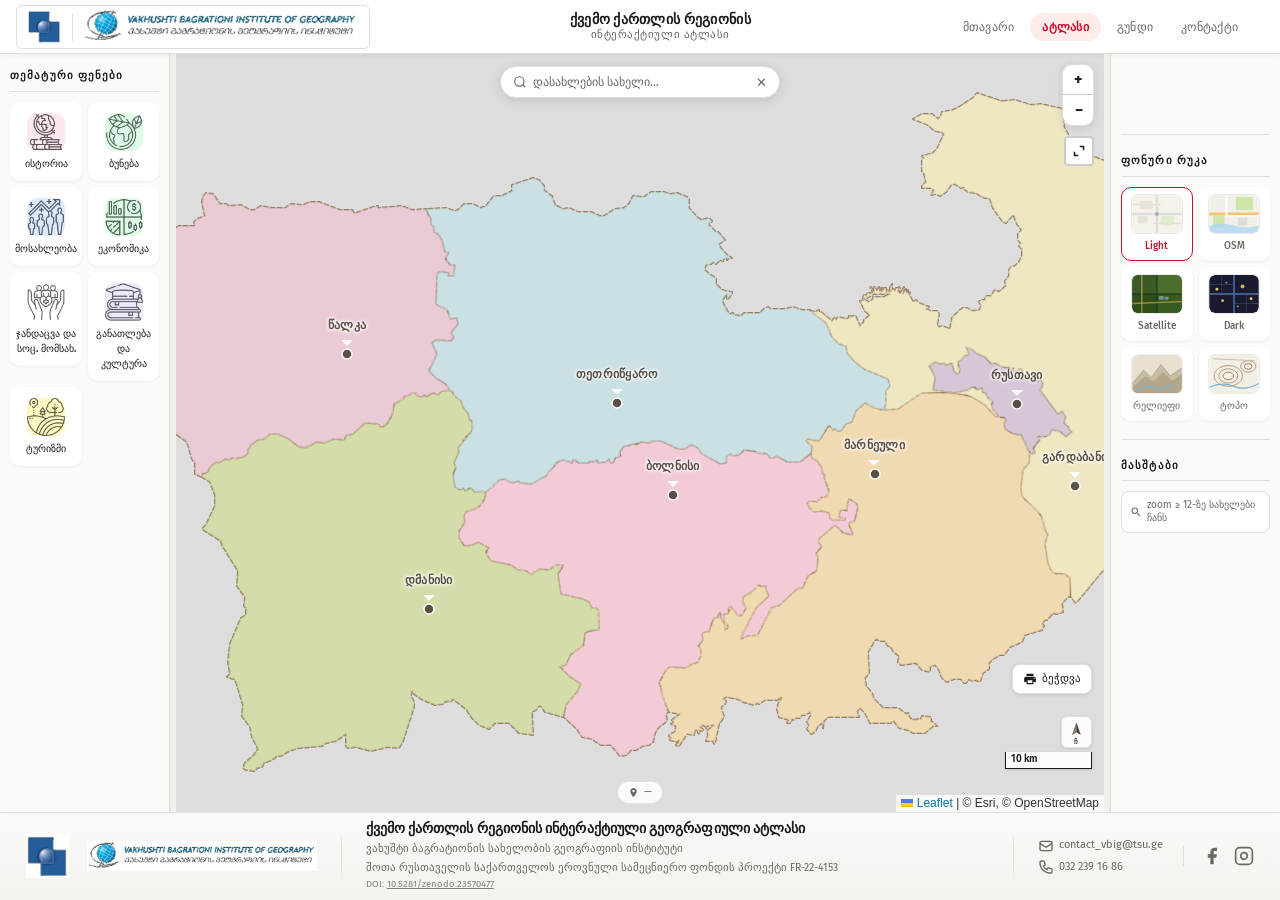
==== index.html @ 5213a8dd "Home button on mobile; logo goes to the main page again - Mobile: the atlas name in the header gets " ====
<!DOCTYPE html>
<html lang="ka">

<head>
  <meta charset="UTF-8" />
  <title>ქვემო ქართლის რეგიონის ინტერაქტიული გეოგრაფიული ატლასი</title>
  <meta name="viewport" content="width=device-width, initial-scale=1.0" />
  <meta name="description" content="58 თემატური რუკა ქვემო ქართლის მოსახლეობაზე, ბუნებაზე, ისტორიაზე, ეკონომიკაზე, განათლებაზე, ტურიზმსა და ჯანდაცვაზე. ვახუშტი ბაგრატიონის გეოგრაფიის ინსტიტუტი, თსუ." />
  <link rel="canonical" href="https://romakumla.github.io/kvemo-kartli-atlas/" />
  <link rel="icon" href="files/favicon.svg" type="image/svg+xml" />
  <link rel="icon" href="files/favicon-32.png" sizes="32x32" type="image/png" />
  <link rel="apple-touch-icon" href="files/apple-touch-icon.png" />
  <!-- გაზიარებისას (Facebook, Messenger, LinkedIn, X, Viber…) — სათაური, აღწერა და სურათი -->
  <meta property="og:type" content="website" />
  <meta property="og:site_name" content="ქვემო ქართლის რეგიონის ინტერაქტიული გეოგრაფიული ატლასი" />
  <meta property="og:title" content="ქვემო ქართლის რეგიონის ინტერაქტიული გეოგრაფიული ატლასი" />
  <meta property="og:description" content="58 თემატური რუკა ქვემო ქართლის მოსახლეობაზე, ბუნებაზე, ისტორიაზე, ეკონომიკაზე, განათლებაზე, ტურიზმსა და ჯანდაცვაზე. ვახუშტი ბაგრატიონის გეოგრაფიის ინსტიტუტი, თსუ." />
  <meta property="og:url" content="https://romakumla.github.io/kvemo-kartli-atlas/" />
  <meta property="og:image" content="https://romakumla.github.io/kvemo-kartli-atlas/files/og-image.png" />
  <meta property="og:image:width" content="1200" />
  <meta property="og:image:height" content="630" />
  <meta property="og:image:alt" content="ქვემო ქართლის დასახლებების რუკა, დიაგრამები და ატლასის სათაური" />
  <meta property="og:locale" content="ka_GE" />
  <meta name="twitter:card" content="summary_large_image" />
  <meta name="twitter:title" content="ქვემო ქართლის რეგიონის ინტერაქტიული გეოგრაფიული ატლასი" />
  <meta name="twitter:description" content="58 თემატური რუკა ქვემო ქართლის მოსახლეობაზე, ბუნებაზე, ისტორიაზე, ეკონომიკაზე, განათლებაზე, ტურიზმსა და ჯანდაცვაზე. ვახუშტი ბაგრატიონის გეოგრაფიის ინსტიტუტი, თსუ." />
  <meta name="twitter:image" content="https://romakumla.github.io/kvemo-kartli-atlas/files/og-image.png" />
  <link rel="stylesheet" href="libs/leaflet.css" />
  <script src="libs/leaflet.js"></script>
  <link rel="stylesheet" href="https://cdn.jsdelivr.net/npm/bootstrap@5.3.3/dist/css/bootstrap.min.css" />
  <script src="libs/chart.umd.js"></script>
  <link rel="preconnect" href="https://fonts.googleapis.com">
  <link
    href="https://fonts.googleapis.com/css2?family=BPG+Nino+Mtavruli&family=Fira+Sans:wght@300;400;500;600&display=swap"
    rel="stylesheet">
  <link rel="stylesheet" href="css/style.css?v=20261023f" />
  <style>
    .clickable {
      cursor: pointer;
    }

    .modal-code-highlight {
      font-weight: 600;
      color: var(--red);
    }

    .chapter-icon-img {
      width: 20px;
      height: 20px;
      object-fit: contain;
    }

    .chapter-color-population {
      background: #5BA3D022;
    }

    .chapter-color-nature {
      background: #4EA44E22;
    }

    .chapter-color-history {
      background: #8B691422;
    }

    .chapter-color-economics {
      background: #E8A80022;
    }

    .chapter-color-education {
      background: #7EB05C22;
    }

    .chapter-color-health {
      background: #C84B3122;
    }

    .contact-map-wrap {
      margin-top: 16px;
    }

    .map-frame {
      border: 0;
      border-radius: 10px;
      box-shadow: 0 2px 8px rgba(0, 0, 0, 0.1);
    }

    .map-link-note {
      font-size: 10px;
      color: var(--text-muted);
      margin-top: 4px;
      text-align: right;
    }

    .map-link-url {
      color: var(--text-muted);
    }

    .legend-content {
      margin-top: 16px;
    }

    .map-info-wrapper {
      margin-top: 16px;
    }

    .legend-panel-label {
      margin-top: 12px;
    }

    .zoom-panel-label {
      margin-top: 20px;
    }
  </style>
</head>

<body>

  <!-- Header -->
  <header id="appHeader">
    <div class="header-inner">
      <div class="header-logo clickable" onclick="goHome()" title="მთავარ გვერდზე დაბრუნება">
        <img src="files/logo-foundation.png" alt="შოთა რუსთაველის ეროვნული სამეცნიერო ფონდი" class="header-atlas-logo">
        <div class="header-logo-divider"></div>
        <img src="files/logo-institute.png" alt="ვახუშტი ბაგრატიონის გეოგრაფიის ინსტიტუტი" class="header-inst-logo">
      </div>
      <div class="header-center">
        <div class="header-title">
          <span class="title-geo">ქვემო ქართლის რეგიონის</span>
          <span class="title-sub">ინტერაქტიული ატლასი</span>
          <a class="title-mobile" href="./" onclick="goHome(); return false;" title="მთავარ გვერდზე დაბრუნება">
            <svg viewBox="0 0 24 24" fill="currentColor" width="17" height="17" aria-hidden="true"><path d="M10 20v-6h4v6h5v-8h3L12 3 2 12h3v8z"/></svg>
            ქვემო ქართლის ინტერაქტიული ატლასი
          </a>
        </div>
      </div>
      <div class="header-meta">
        <nav class="site-nav">
          <a href="#" class="nav-link" onclick="openModal('modal-about'); return false;">მთავარი</a>
          <a href="#" class="nav-link nav-link-active" onclick="openModal('modal-atlas'); return false;">ატლასი</a>
          <a href="#" class="nav-link" onclick="openModal('modal-team'); return false;">გუნდი</a>
          <a href="#" class="nav-link" onclick="openModal('modal-contact'); return false;">კონტაქტი</a>
        </nav>
      </div>
    </div>
  </header>

  <!-- ===== Modals ===== -->

  <!-- მთავარი -->
  <div class="atlas-modal" id="modal-about" onclick="if(event.target===this)closeModal('modal-about')">
    <div class="atlas-modal-box">
      <button class="atlas-modal-close" onclick="closeModal('modal-about')">&times;</button>
      <div class="atlas-modal-header">
        <svg viewBox="0 0 32 32" fill="none" width="36" height="36">
          <circle cx="16" cy="16" r="15" stroke="#C8102E" stroke-width="2" />
          <circle cx="16" cy="16" r="4" fill="#C8102E" />
          <line x1="16" y1="4" x2="16" y2="12" stroke="#C8102E" stroke-width="1.5" />
          <line x1="16" y1="20" x2="16" y2="28" stroke="#C8102E" stroke-width="1.5" />
          <line x1="4" y1="16" x2="12" y2="16" stroke="#C8102E" stroke-width="1.5" />
          <line x1="20" y1="16" x2="28" y2="16" stroke="#C8102E" stroke-width="1.5" />
        </svg>
        <div>
          <div class="atlas-modal-title">ქვემო ქართლის რეგიონის ინტერაქტიული გეოგრაფიული ატლასი</div>
          <div class="atlas-modal-sub">ციფრული გეოსაინფორმაციო პლატფორმა</div>
        </div>
      </div>
      <div class="atlas-modal-body">
        <p>ქვემო ქართლის თემატური ვებ-ატლასი წარმოადგენს ციფრულ გეოსაინფორმაციო პლატფორმას, რომელიც ერთ სივრცეში
          აერთიანებს რეგიონის მრავალფეროვან სტატისტიკურ და სივრცულ მონაცემებს.</p>
        <p>პროექტი შექმნილია ივანე ჯავახიშვილის თბილისის სახელმწიფო უნივერსიტეტის ვახუშტი ბაგრატიონის გეოგრაფიის
          ინსტიტუტის კარტოგრაფიისა და გეოინფორმატიკის განყოფილების მიერ, შოთა რუსთაველის ეროვნული სამეცნიერო ფონდის
          საგრანტო კონკურსი ფუნდამენტური კვლევებისათვის <span class="modal-code-highlight">(FR-22-4153)</span> —
          „ტერიტორიის ბუნებრივ-რესურსული და სოციალურ-ეკონომიკური პოტენციალის ვიზუალიზაცია თანამედროვე ვებ
          კარტოგრაფიის მეთოდოლოგიის გამოყენებით".</p>
        <p>ატლასი მოიცავს ისეთ თემებს, როგორიცაა მოსახლეობა, ბუნებრივი გარემო, ისტორია, ეკონომიკა, განათლება, ჯანდაცვა
          და სოციალური მომსახურება.</p>
        <p style="font-size:12px;color:#555;text-align:left;"><b>ციტირება:</b> ლიპარტელიანი გ., კუმლაძე რ., ბოლაშვილი ნ., ქურთუბაძე მ.,
          ცხაკაია-გაგუა თ., ჭიჭინაძე თ., სუქნიძე ნ., სოლოღაშვილი ნ., ხორბალაძე ს., წირღვავა გ., ღვინაძე რ., ნიკოლეიშვილი ს.,
          შეროზია ა. (2026). ქვემო ქართლის რეგიონის ინტერაქტიული გეოგრაფიული ატლასი. ვახუშტი ბაგრატიონის სახელობის
          გეოგრაფიის ინსტიტუტი, თსუ. <a href="https://doi.org/10.5281/zenodo.23570477" target="_blank" rel="noopener">https://doi.org/10.5281/zenodo.23570477</a></p>
        <div class="atlas-modal-stats">
          <div class="modal-stat"><span class="modal-stat-num">7</span><span
              class="modal-stat-label">მუნიციპალიტეტი</span></div>
          <div class="modal-stat"><span class="modal-stat-num" id="statMaps">56</span><span class="modal-stat-label">თემატური
              რუკა</span></div>
          <div class="modal-stat"><span class="modal-stat-num" id="statLayers">72</span><span class="modal-stat-label">მონაცემთა
              ფენა</span></div>
        </div>
      </div>
    </div>
  </div>

  <!-- ატლასი -->
  <div class="atlas-modal" id="modal-atlas" onclick="if(event.target===this)closeModal('modal-atlas')">
    <div class="atlas-modal-box">
      <button class="atlas-modal-close" onclick="closeModal('modal-atlas')">&times;</button>
      <div class="atlas-modal-header">
        <div class="atlas-modal-title">ატლასის შესახებ</div>
      </div>
      <div class="atlas-modal-body">
        <p>ატლასი შედგება შემდეგი თემატური მოდულებისგან:</p>
        <div class="atlas-modal-chapters">
          <div class="modal-chapter"><span class="chapter-icon chapter-color-population"><img
                src="files/icons/population.png" alt="მოსახლეობა" class="chapter-icon-img"></span>
            <div><b>მოსახლეობა</b><br><span>სიმჭიდროვე, ეთნიკური, ქორწინება, სიკვდილ-შობადობა, IDP</span></div>
          </div>
          <div class="modal-chapter"><span class="chapter-icon chapter-color-nature"><img src="files/icons/nature.png"
                alt="ბუნება" class="chapter-icon-img"></span>
            <div><b>ბუნება</b><br><span>რელიეფი, კლიმატი, ნიადაგი, მცენარეულობა, საფრთხეები</span></div>
          </div>
          <div class="modal-chapter"><span class="chapter-icon chapter-color-history"><img src="files/icons/history.png"
                alt="ისტორია" class="chapter-icon-img"></span>
            <div><b>ისტორია</b><br><span>არქეოლოგია, ბრძოლები, გამაგრებები, ეპარქიები</span></div>
          </div>
          <div class="modal-chapter"><span class="chapter-icon chapter-color-economics"><img
                src="files/icons/economics.png" alt="ეკონომიკა" class="chapter-icon-img"></span>
            <div><b>ეკონომიკა</b><br><span>სოფლის მეურნეობა, ენერგეტიკა, მიწის საკუთრება, მზის ნათება</span></div>
          </div>
          <div class="modal-chapter"><span class="chapter-icon chapter-color-education"><img
                src="files/icons/education.png" alt="განათლება" class="chapter-icon-img"></span>
            <div><b>განათლება</b><br><span>სკოლები, საბავშვო ბაღები, ოიკონიმია</span></div>
          </div>
          <div class="modal-chapter"><span class="chapter-icon chapter-color-health"><img src="files/icons/health.png"
                alt="ჯანდაცვა" class="chapter-icon-img"></span>
            <div><b>ჯანდაცვა და სოციალური მომსახურება</b><br><span>ჯანდაცვის ინფრასტრუქტურა, სოციალური დახმარება, ზოონოზური დაავადებები</span>
            </div>
          </div>
        </div>
      </div>
    </div>
  </div>

  <!-- გუნდი -->
  <div class="atlas-modal" id="modal-team" onclick="if(event.target===this)closeModal('modal-team')">
    <div class="atlas-modal-box">
      <button class="atlas-modal-close" onclick="closeModal('modal-team')">&times;</button>
      <div class="atlas-modal-header">
        <div class="atlas-modal-title">გუნდი</div>
      </div>
      <div class="atlas-modal-body">
        <div class="atlas-team-grid">
          <div class="team-card">
            <div class="team-avatar"><img src="files/team/bolashvili.jpg" alt="ნანა ბოლაშვილი"
                class="team-photo"></div>
            <div class="team-name">ნანა ბოლაშვილი</div>
            <div class="team-role">გეოგრაფი, გეოგ. აკად. დოქტორი</div>
            <div class="team-subrole">ვახუშტი ბაგრატიონის გეოგრაფიის ინსტიტუტის დირექტორი</div>
          </div>
          <div class="team-card">
            <div class="team-avatar"><img src="files/team/liparteliani.jpg" alt="გულიკო ლიპარტელიანი"
                class="team-photo"></div>
            <div class="team-name">გულიკო ლიპარტელიანი</div>
            <div class="team-role">კარტოგრაფი, გეოგ. აკად. დოქტორი</div>
            <div class="team-subrole">განყოფ. ხელმძღვანელი · პროექტის ხელმძღვანელი</div>
          </div>
          <div class="team-card">
            <div class="team-avatar"><img src="files/team/kumladze.jpg" alt="რომან კუმლაძე"
                class="team-photo"></div>
            <div class="team-name">რომან კუმლაძე</div>
            <div class="team-role">კარტოგრაფი</div>
            <div class="team-subrole">მეცნიერ-თანამშრომელი · პროექტის კოორდინატორი</div>
          </div>
          <div class="team-card">
            <div class="team-avatar"><img src="files/team/kurtubadze.jpg" alt="მანანა ქურთუბაძე"
                class="team-photo"></div>
            <div class="team-name">მანანა ქურთუბაძე</div>
            <div class="team-role">დამოუკიდებელი კარტოგრაფი</div>

          </div>
          <div class="team-card">
            <div class="team-avatar">🗺️</div>
            <div class="team-name">თამარ ცხაკაია-გაგუა</div>
            <div class="team-role">კარტოგრაფი</div>
            <div class="team-subrole">ინჟინერი · პროექტის მკვლევარი</div>
          </div>
          <div class="team-card">
            <div class="team-avatar"><img src="files/team/chichinadze.jpg" alt="თამარ ჭიჭინაძე" class="team-photo">
            </div>
            <div class="team-name">თამარ ჭიჭინაძე</div>
            <div class="team-role">კარტოგრაფი</div>
            <div class="team-subrole">უფ. მეცნიერ-თანამშრომელი · პროექტის მკვლევარი</div>
          </div>
          <div class="team-card">
            <div class="team-avatar">🌊</div>
            <div class="team-name">ნიკოლოზ სუქნიძე</div>
            <div class="team-role">ჰიდროლოგ-კლიმატოლოგი</div>
            <div class="team-subrole">მეცნიერ-თანამშრომელი</div>
          </div>
          <div class="team-card">
            <div class="team-avatar"><img src="files/team/natosologhashvili.jpg" alt="ნატო სოლოღაშვილი"
                class="team-photo"></div>
            <div class="team-name">ნატო სოლოღაშვილი</div>
            <div class="team-role">კარტოგრაფი</div>
            <div class="team-subrole">სპეციალისტი · პროექტის მკვლევარი</div>
          </div>
          <div class="team-card">
            <div class="team-avatar"><img src="files/team/sophiokhorbaladze.jpg" alt="სოფიო ხორბალაძე"
                class="team-photo"></div>
            <div class="team-name">სოფიო ხორბალაძე</div>
            <div class="team-role">კარტოგრაფი</div>
            <div class="team-subrole">სპეციალისტი · პროექტის მკვლევარი</div>
          </div>
          <div class="team-card">
            <div class="team-avatar"><img src="files/team/gvantsatsirgvava.jpg" alt="გვანცა წირღვავა"
                class="team-photo"></div>
            <div class="team-name">გვანცა წირღვავა</div>
            <div class="team-role">კარტოგრაფი</div>
            <div class="team-subrole">სპეციალისტი · პროექტის მკვლევარი</div>
          </div>
          <div class="team-card">
            <div class="team-avatar"><img src="files/team/rusudanghvinadze.jpg" alt="რუსუდან ღვინაძე"
                class="team-photo"></div>
            <div class="team-name">რუსუდან ღვინაძე</div>
            <div class="team-role">კარტოგრაფი</div>
            <div class="team-subrole">სპეციალისტი · პროექტის მკვლევარი</div>
          </div>
          <div class="team-card">
            <div class="team-avatar">🗺️</div>
            <div class="team-name">სალომე ნიკოლეიშვილი</div>
            <div class="team-role">კარტოგრაფი</div>
            <div class="team-subrole">სპეციალისტი · პროექტის მკვლევარი</div>
          </div>
          <div class="team-card">
            <div class="team-avatar"><img src="files/team/anisherozia.jpg" alt="ანნა შეროზია" class="team-photo"></div>
            <div class="team-name">ანნა შეროზია</div>
            <div class="team-role">კარტოგრაფი</div>
            <div class="team-subrole">ინჟინერი · პროექტის მკვლევარი</div>
          </div>
        </div>
      </div>
    </div>
  </div>

  <!-- კონტაქტი -->
  <div class="atlas-modal" id="modal-contact" onclick="if(event.target===this)closeModal('modal-contact')">
    <div class="atlas-modal-box">
      <button class="atlas-modal-close" onclick="closeModal('modal-contact')">&times;</button>
      <div class="atlas-modal-header">
        <div class="atlas-modal-title">კონტაქტი</div>
      </div>
      <div class="atlas-modal-body">
        <div class="contact-list">
          <div class="contact-item">
            <svg viewBox="0 0 24 24" fill="none" stroke="currentColor" stroke-width="2" width="18" height="18">
              <path d="M17.657 16.657L13.414 20.9a1.998 1.998 0 01-2.827 0l-4.244-4.243a8 8 0 1111.314 0z" />
              <path d="M15 11a3 3 0 11-6 0 3 3 0 016 0z" />
            </svg>
            <span>მ. თამარაშვილის ქუჩა 6, 0177, თბილისი, საქართველო</span>
          </div>
          <div class="contact-item">
            <svg viewBox="0 0 24 24" fill="none" stroke="currentColor" stroke-width="2" width="18" height="18">
              <path
                d="M3 5a2 2 0 012-2h3.28a1 1 0 01.948.684l1.498 4.493a1 1 0 01-.502 1.21l-2.257 1.13a11.042 11.042 0 005.516 5.516l1.13-2.257a1 1 0 011.21-.502l4.493 1.498a1 1 0 01.684.949V19a2 2 0 01-2 2h-1C9.716 21 3 14.284 3 6V5z" />
            </svg>
            <a href="tel:0322391686">032 239 16 86</a>
          </div>
          <div class="contact-item">
            <svg viewBox="0 0 24 24" fill="none" stroke="currentColor" stroke-width="2" width="18" height="18">
              <path
                d="M3 8l7.89 5.26a2 2 0 002.22 0L21 8M5 19h14a2 2 0 002-2V7a2 2 0 00-2-2H5a2 2 0 00-2 2v10a2 2 0 002 2z" />
            </svg>
            <a href="mailto:contact_vbig@tsu.ge">contact_vbig@tsu.ge</a>
          </div>
        </div>
        <!-- Google Maps embed -->
        <div class="contact-map contact-map-wrap">
          <iframe src="https://maps.google.com/maps?q=41.72045147167244,44.743928078892836&z=17&output=embed"
            width="100%" height="220" class="map-frame" allowfullscreen loading="lazy">
          </iframe>
          <div class="map-link-note">
            <a href="https://www.google.com/maps?q=41.72045147167244,44.743928078892836" target="_blank"
              class="map-link-url">Google Maps-ზე გახსნა ↗</a>
          </div>
        </div>
      </div>
    </div>
  </div>

  <!-- Main layout -->
  <div id="appBody">

    <!-- Left sidebar: layer panel -->
    <aside id="layerPanel">
      <div class="panel-section">

        <!-- მთავარი grid — ყველა თემატური ფენა -->
        <div id="mainLayerView">
          <div class="panel-label">თემატური ფენები</div>
          <div class="layer-grid">

            <div class="layer-item" id="historyParent">
              <input type="checkbox" id="chkHistory" />
              <label for="chkHistory">
                <div class="layer-icon history-icon"><img src="files/icons/history.png" alt="ისტორია"></div>
                <span>ისტორია</span>
              </label>
            </div>

            <div class="layer-item" id="natureParent">
              <input type="checkbox" id="chkNature" />
              <label for="chkNature">
                <div class="layer-icon nature-icon"><img src="files/icons/nature.png" alt="ბუნება"></div>
                <span>ბუნება</span>
              </label>
            </div>

            <div class="layer-item" id="popParent">
              <input type="checkbox" id="chkPopulation" />
              <label for="chkPopulation">
                <div class="layer-icon population-icon"><img src="files/icons/population.png" alt="მოსახლეობა"></div>
                <span>მოსახლეობა</span>
              </label>
            </div>

            <div class="layer-item" id="economyParent">
              <input type="checkbox" id="chkEconomy" />
              <label for="chkEconomy">
                <div class="layer-icon economy-icon"><img src="files/icons/economics.png" alt="ეკონომიკა"></div>
                <span>ეკონომიკა</span>
              </label>
            </div>

            <div class="layer-item" id="healthParent">
              <input type="checkbox" id="chkHealth" />
              <label for="chkHealth">
                <div class="layer-icon health-icon"><img src="files/icons/health.png" alt="ჯანდაცვა"></div>
                <span>ჯანდაცვა და სოც. მომსახ.</span>
              </label>
            </div>

            <div class="layer-item" id="educationParent">
              <input type="checkbox" id="chkEducation" />
              <label for="chkEducation">
                <div class="layer-icon education-icon"><img src="files/icons/education.png" alt="განათლება"></div>
                <span>განათლება და კულტურა</span>
              </label>
            </div>

            <div class="layer-item" id="tourismParent">
              <input type="checkbox" id="chkTourism" />
              <label for="chkTourism">
                <div class="layer-icon tourism-icon"><img src="files/icons/tourism.png" alt="ტურიზმი"></div>
                <span>ტურიზმი</span>
              </label>
            </div>

          </div>
        </div>

        <!-- მოსახლეობის ქვე-ფენების view -->
        <div id="sublayerView" class="hidden">
          <div class="sublayer-header">
            <button id="btnBack" class="back-btn">
              <svg viewBox="0 0 24 24" fill="currentColor" width="14" height="14">
                <path d="M20 11H7.83l5.59-5.59L12 4l-8 8 8 8 1.41-1.41L7.83 13H20v-2z" />
              </svg>
              უკან
            </button>
            <div class="panel-label panel-label-reset">მოსახლეობა</div>
          </div>
          <div class="sublayer-group" id="sublayerGroup">
            <button class="sublayer-btn" data-sublayer="population">
              <svg viewBox="0 0 24 24" fill="currentColor" width="13" height="13">
                <path
                  d="M12 2C8.13 2 5 5.13 5 9c0 5.25 7 13 7 13s7-7.75 7-13c0-3.87-3.13-7-7-7zm0 9.5c-1.38 0-2.5-1.12-2.5-2.5s1.12-2.5 2.5-2.5 2.5 1.12 2.5 2.5-1.12 2.5-2.5 2.5z" />
              </svg>
              მოსახლეობა
            </button>
            <button class="sublayer-btn" data-sublayer="ethnics">
              <svg viewBox="0 0 24 24" fill="currentColor" width="13" height="13">
                <path
                  d="M16 11c1.66 0 2.99-1.34 2.99-3S17.66 5 16 5c-1.66 0-3 1.34-3 3s1.34 3 3 3zm-8 0c1.66 0 2.99-1.34 2.99-3S9.66 5 8 5C6.34 5 5 6.34 5 8s1.34 3 3 3zm0 2c-2.33 0-7 1.17-7 3.5V19h14v-2.5c0-2.33-4.67-3.5-7-3.5zm8 0c-.29 0-.62.02-.97.05 1.16.84 1.97 1.97 1.97 3.45V19h6v-2.5c0-2.33-4.67-3.5-7-3.5z" />
              </svg>
              ეროვნება
            </button>
            <button class="sublayer-btn" data-sublayer="religion">
              <svg viewBox="0 0 24 24" fill="currentColor" width="13" height="13">
                <path
                  d="M18 4h-2V2h-2v2h-4V2H8v2H6C4.9 4 4 4.9 4 6v14c0 1.1.9 2 2 2h12c1.1 0 2-.9 2-2V6c0-1.1-.9-2-2-2zm0 16H6V9h12v11z" />
              </svg>
              აღმსარებლობა
            </button>
            <button class="sublayer-btn" data-sublayer="death_rate">
              <svg viewBox="0 0 24 24" fill="currentColor" width="13" height="13">
                <path
                  d="M12 2C6.48 2 2 6.48 2 12s4.48 10 10 10 10-4.48 10-10S17.52 2 12 2zm1 15h-2v-2h2v2zm0-4h-2V7h2v6z" />
              </svg>
              მოკვდავობა
            </button>
            <button class="sublayer-btn" data-sublayer="birth_rate">
              <svg viewBox="0 0 24 24" fill="currentColor" width="13" height="13">
                <path
                  d="M12 21.35l-1.45-1.32C5.4 15.36 2 12.28 2 8.5 2 5.42 4.42 3 7.5 3c1.74 0 3.41.81 4.5 2.09C13.09 3.81 14.76 3 16.5 3 19.58 3 22 5.42 22 8.5c0 3.78-3.4 6.86-8.55 11.54L12 21.35z" />
              </svg>
              შობადობა
            </button>
            <button class="sublayer-btn" data-sublayer="density">
              <svg viewBox="0 0 24 24" fill="currentColor" width="13" height="13">
                <path
                  d="M17 12h-5v5h5v-5zM16 1v2H8V1H6v2H5c-1.11 0-1.99.9-1.99 2L3 19c0 1.1.89 2 2 2h14c1.1 0 2-.9 2-2V5c0-1.1-.9-2-2-2h-1V1h-2zm3 18H5V8h14v11z" />
              </svg>
              სიმჭიდროვე
            </button>
            <button class="sublayer-btn" data-sublayer="marital" title="ქორწინებითი მდგომარეობა">
              <svg viewBox="0 0 24 24" fill="currentColor" width="13" height="13">
                <path d="M12 2C6.48 2 2 6.48 2 12s4.48 10 10 10 10-4.48 10-10S17.52 2 12 2zm-2 14.5v-9l6 4.5-6 4.5z" />
              </svg>
              ქორწინებ. მდგ.
            </button>
            <button class="sublayer-btn" data-sublayer="idp" title="იძულებით გადაადგილებული პირები">
              <svg viewBox="0 0 24 24" fill="currentColor" width="13" height="13">
                <path
                  d="M13 2.05v2.02c3.95.49 7 3.85 7 7.93 0 3.21-1.81 6-4.5 7.5L13 17v5h5l-1.22-1.22C19.91 19.07 22 15.76 22 12c0-5.18-3.95-9.45-9-9.95zM11 2.05C5.95 2.55 2 6.82 2 12c0 3.76 2.09 7.07 5.22 8.78L6 22h5V2.05z" />
              </svg>
              იძულ. გადაადგ.
            </button>
          </div>
        </div>

        <!-- ბუნების ქვე-ფენების view -->
        <div id="natureView" class="hidden">
          <div class="sublayer-header">
            <button id="btnNatureBack" class="back-btn">
              <svg viewBox="0 0 24 24" fill="currentColor" width="14" height="14">
                <path d="M20 11H7.83l5.59-5.59L12 4l-8 8 8 8 1.41-1.41L7.83 13H20v-2z" />
              </svg>
              უკან
            </button>
            <div class="panel-label panel-label-nature">ბუნება</div>
          </div>
          <div class="sublayer-group" id="natureSublayerGroup">
            <button class="sublayer-btn active" data-naturesub="geology">
              <svg viewBox="0 0 24 24" fill="currentColor" width="13" height="13">
                <path
                  d="M20.57 14.86L22 13.43 20.57 12 17 15.57 8.43 7 12 3.43 10.57 2 9.14 3.43 7.71 2 5.57 4.14 4.14 2.71 2.71 4.14l1.43 1.43L2 7.71l1.43 1.43L2 10.57 3.43 12 7 8.43 15.57 17 12 20.57 13.43 22l1.43-1.43L16.29 22l2.14-2.14 1.43 1.43 1.43-1.43-1.43-1.43L22 16.29l-1.43-1.43z" />
              </svg>
              გეოლოგია
            </button>
            <button class="sublayer-btn" data-naturesub="groundwater" title="მიწისქვეშა მტკნარი წყლები">
              <svg viewBox="0 0 24 24" fill="currentColor" width="13" height="13">
                <path
                  d="M12 2C6.48 2 2 6.48 2 12s4.48 10 10 10 10-4.48 10-10S17.52 2 12 2zm-1 14H9V8h2v8zm4 0h-2V8h2v8z" />
              </svg>
              მიწ. მტკ. წყლები
            </button>
            <button class="sublayer-btn" data-naturesub="earthquake" title="მიწისძვრები">
              <svg viewBox="0 0 24 24" fill="currentColor" width="13" height="13">
                <path
                  d="M11.25 5.25v6.5l4.5 2.67-.75 1.23L9.75 13V5.25h1.5zM21 12c0 4.97-4.03 9-9 9s-9-4.03-9-9 4.03-9 9-9 9 4.03 9 9zm-2 0c0-3.87-3.13-7-7-7s-7 3.13-7 7 3.13 7 7 7 7-3.13 7-7z" />
              </svg>
              მიწისძვრები
            </button>
            <button class="sublayer-btn" data-naturesub="hazard" title="მეწყერი და კლდეზვავი">
              <svg viewBox="0 0 24 24" fill="currentColor" width="13" height="13">
                <path d="M1 21h22L12 2 1 21zm12-3h-2v-2h2v2zm0-4h-2v-4h2v4z" />
              </svg>
              მეწყ./კლდეზვავი
            </button>
            <button class="sublayer-btn" data-naturesub="madflow" title="ღვარცოფული და ეროზიული პროცესები">
              <svg viewBox="0 0 24 24" fill="currentColor" width="13" height="13">
                <path
                  d="M12 2C6.48 2 2 6.48 2 12s4.48 10 10 10 10-4.48 10-10S17.52 2 12 2zm0 18c-4.41 0-8-3.59-8-8 0-2.95 1.58-5.55 4-6.93v13.41A7.935 7.935 0 0012 20zm6-2.66A7.97 7.97 0 0020 12c0-3.33-2.04-6.19-5-7.37V17.34z" />
              </svg>
              ღვარცოფები
            </button>
            <button class="sublayer-btn" data-naturesub="hail_total">
              <svg viewBox="0 0 24 24" fill="currentColor" width="13" height="13">
                <path
                  d="M17.66 8L12 2.35 6.34 8C4.78 9.56 4 11.64 4 13.64c0 2 .78 4.11 2.34 5.67 1.56 1.56 3.61 2.35 5.66 2.35 2.05 0 4.1-.79 5.66-2.35C19.22 17.75 20 15.64 20 13.64c0-2-.78-4.08-2.34-5.64zM6 14c.01-2 .62-3.27 1.76-4.4L12 5.27l4.24 4.38C17.38 10.77 17.99 12 18 14H6z" />
              </svg>
              სეტყვა
            </button>
            <button class="sublayer-btn" data-naturesub="meteo" title="მეტეოროლოგიური სადგურები">
              <svg viewBox="0 0 24 24" fill="currentColor" width="13" height="13">
                <path
                  d="M6.76 4.84l-1.8-1.79-1.41 1.41 1.79 1.79 1.42-1.41zM4 10.5H1v2h3v-2zm9-9.95h-2V3.5h2V.55zm7.45 3.91l-1.41-1.41-1.79 1.79 1.41 1.41 1.79-1.79zm-3.21 13.7l1.79 1.8 1.41-1.41-1.8-1.79-1.4 1.4zM20 10.5v2h3v-2h-3zm-8-5c-3.31 0-6 2.69-6 6s2.69 6 6 6 6-2.69 6-6-2.69-6-6-6zm-1 16.95h2V19.5h-2v2.95zm-7.45-3.91l1.41 1.41 1.79-1.8-1.41-1.41-1.79 1.8z" />
              </svg>
              მეტეოსადგურები
            </button>
            <button class="sublayer-btn" data-naturesub="hydro" title="ჰიდროლოგიური სადგურები">
              <svg viewBox="0 0 24 24" fill="currentColor" width="13" height="13">
                <path d="M12 2c-5.33 4.55-8 8.48-8 11.8 0 4.98 3.8 8.2 8 8.2s8-3.22 8-8.2c0-3.32-2.67-7.25-8-11.8z" />
              </svg>
              ჰიდრო. სადგურები
            </button>
            <button class="sublayer-btn" data-naturesub="avg_temp" title="ჰაერის საშუალო მრავალწლიური ტემპერატურა 1990-2022">
              <svg viewBox="0 0 24 24" fill="currentColor" width="13" height="13">
                <path
                  d="M15 13V5a3 3 0 0 0-6 0v8a5 5 0 1 0 6 0zm-3 7a3 3 0 0 1-3-3 3 3 0 0 1 3-3 3 3 0 0 1 3 3 3 3 0 0 1-3 3z" />
              </svg>
              საშ. ტემპერატურა
            </button>
            <button class="sublayer-btn" data-naturesub="max_temp" title="ჰაერის მაქსიმალური მრავალწლიური ტემპერატურა 1990-2022">
              <svg viewBox="0 0 24 24" fill="currentColor" width="13" height="13">
                <path
                  d="M11 14.17V5h2v9.17c1.17.41 2 1.51 2 2.83 0 1.66-1.34 3-3 3s-3-1.34-3-3c0-1.32.83-2.42 2-2.83z" />
              </svg>
              მაქს. ტემპერატურა
            </button>
            <button class="sublayer-btn" data-naturesub="precip" title="ატმოსფერული ნალექების მრავალწლიური ჯამი 1990-2022">
              <svg viewBox="0 0 24 24" fill="currentColor" width="13" height="13">
                <path d="M12 2C6.48 2 2 6.48 2 12s4.48 10 10 10 10-4.48 10-10S17.52 2 12 2zm-1 16v-4H7l5-8v4h4l-5 8z" />
              </svg>
              ნალექები
            </button>
            <button class="sublayer-btn" data-naturesub="hot_days" title="ცხელი დღეების საშუალო რაოდენობა, 1990-2022">
              <svg viewBox="0 0 24 24" fill="currentColor" width="13" height="13">
                <path
                  d="M6.76 4.84l-1.8-1.79-1.41 1.41 1.79 1.79 1.42-1.41zM4 10.5H1v2h3v-2zm9-9.95h-2V3.5h2V.55zm7.45 3.91l-1.41-1.41-1.79 1.79 1.41 1.41 1.79-1.79zm-3.21 13.7l1.79 1.8 1.41-1.41-1.8-1.79-1.4 1.4zM20 10.5v2h3v-2h-3zm-8-5c-3.31 0-6 2.69-6 6s2.69 6 6 6 6-2.69 6-6-2.69-6-6-6zm-1 16.95h2V19.5h-2v2.95zm-7.45-3.91l1.41 1.41 1.79-1.8-1.41-1.41-1.79 1.8z" />
              </svg>
              ცხელი დღეები
            </button>
            <button class="sublayer-btn" data-naturesub="trop_nights" title="ტროპიკული ღამეების საშუალო რაოდენობა, 1990-2022">
              <svg viewBox="0 0 24 24" fill="currentColor" width="13" height="13">
                <path
                  d="M10 2c-1.82 0-3.53.5-5 1.35C7.99 5.08 10 8.3 10 12s-2.01 6.92-5 8.65C6.47 21.5 8.18 22 10 22c5.52 0 10-4.48 10-10S15.52 2 10 2z" />
              </svg>
              ტროპ. ღამეები
            </button>
            <button class="sublayer-btn" data-naturesub="frost_days" title="ყინვიანი დღეების საშუალო რაოდენობა, 1990-2022">
              <svg viewBox="0 0 24 24" fill="currentColor" width="13" height="13">
                <path
                  d="M22 11h-4.17l3.24-3.24-1.41-1.42L15 11h-2V9l4.66-4.66-1.42-1.41L13 6.17V2h-2v4.17L7.76 2.93 6.34 4.34 11 9v2H9L4.34 6.34 2.93 7.76 6.17 11H2v2h4.17l-3.24 3.24 1.41 1.42L9 13h2v2l-4.66 4.66 1.42 1.41L11 17.83V22h2v-4.17l3.24 3.24 1.42-1.41L13 15v-2h2l4.66 4.66 1.41-1.42L17.83 13H22v-2z" />
              </svg>
              ყინვიანი დღეები
            </button>
            <button class="sublayer-btn" data-naturesub="heat_waves" title="სითბური ტალღების სიხშირის ტენდენცია, 1990-2022">
              <svg viewBox="0 0 24 24" fill="currentColor" width="13" height="13">
                <path
                  d="M13.5 .67s.74 2.65.74 4.8c0 2.06-1.35 3.73-3.41 3.73-2.07 0-3.63-1.67-3.63-3.73l.03-.36C5.21 7.51 4 10.62 4 14c0 4.42 3.58 8 8 8s8-3.58 8-8C20 8.61 17.41 3.8 13.5.67z" />
              </svg>
              სითბური ტალღები
            </button>
            <button class="sublayer-btn" data-naturesub="drought" title="გვალვის ინდექსი, 1990-2022">
              <svg viewBox="0 0 24 24" fill="currentColor" width="13" height="13">
                <path
                  d="M19.35 10.04C18.67 6.59 15.64 4 12 4 9.11 4 6.6 5.64 5.35 8.04 2.34 8.36 0 10.91 0 14c0 3.31 2.69 6 6 6h13c2.76 0 5-2.24 5-5 0-2.64-2.05-4.78-4.65-4.96z" />
              </svg>
              გვალვის ინდექსი
            </button>
            <button class="sublayer-btn" data-naturesub="soils" title="ნიადაგის ტიპები">
              <svg viewBox="0 0 24 24" fill="currentColor" width="13" height="13">
                <path d="M11 21H5a2 2 0 0 1-2-2V5a2 2 0 0 1 2-2h6v18zm2 0V3h6a2 2 0 0 1 2 2v14a2 2 0 0 1-2 2h-6z" />
              </svg>
              ნიადაგები
            </button>
            <button class="sublayer-btn" data-naturesub="soils_born" title="ნიადაგწარმომქმნელი ქანები">
              <svg viewBox="0 0 24 24" fill="currentColor" width="13" height="13">
                <path
                  d="M19 3H5c-1.1 0-2 .9-2 2v14c0 1.1.9 2 2 2h14c1.1 0 2-.9 2-2V5c0-1.1-.9-2-2-2zm-7 14l-5-5 1.41-1.41L12 14.17l7.59-7.59L21 8l-9 9z" />
              </svg>
              ნიადაგ-წარმ. ქანები
            </button>
            <button class="sublayer-btn" data-naturesub="forest">
              <svg viewBox="0 0 24 24" fill="currentColor" width="13" height="13">
                <path
                  d="M17 12h-5v5h5v-5zM16 1v2H8V1H6v2H5c-1.11 0-1.99.9-1.99 2L3 19c0 1.1.89 2 2 2h14c1.1 0 2-.9 2-2V5c0-1.1-.9-2-2-2h-1V1h-2zm3 18H5V8h14v11z" />
              </svg>
              ტყეები
            </button>
            <button class="sublayer-btn" data-naturesub="vegetation">
              <svg viewBox="0 0 24 24" fill="currentColor" width="13" height="13">
                <path
                  d="M6.5 10h-2v7h2v-7zm6 0h-2v7h2v-7zm8.5 9H2v2h19v-2zm-2.5-9h-2v7h2v-7zM11.5 1L2 6v2h19V6l-9.5-5z" />
              </svg>
              მცენარეული საფარი
            </button>
            <button class="sublayer-btn" data-naturesub="landscape">
              <svg viewBox="0 0 24 24" fill="currentColor" width="13" height="13">
                <path d="M14 6l-1-2H5v17h2v-7h5l1 2h7V6h-6zm4 8h-4l-1-2H7V6h5l1 2h5v6z" />
              </svg>
              ლანდშაფტები
            </button>
            <button class="sublayer-btn" data-naturesub="landscape_antrop" title="ანთროპოგენული ლანდშაფტები">
              <svg viewBox="0 0 24 24" fill="currentColor" width="13" height="13">
                <path
                  d="M12 3L2 12h3v8h6v-5h2v5h6v-8h3L12 3zm0 12.5c-.83 0-1.5-.67-1.5-1.5s.67-1.5 1.5-1.5 1.5.67 1.5 1.5-.67 1.5-1.5 1.5z" />
              </svg>
              ანთრ. ლანდშაფტები
            </button>
            <button class="sublayer-btn" data-naturesub="agrovlimat" title="აგროკლიმატური დარაიონება">
              <svg viewBox="0 0 24 24" fill="currentColor" width="13" height="13">
                <path
                  d="M17 8C8 10 5.9 16.17 3.82 21.34L5.71 22l1-2.3A4.49 4.49 0 0 0 8 20C19 20 22 3 22 3c-1 2-8 2-13 4.5s-6 7.5-4 10.5c-.23-.5-.45-1-.68-1.48C4.41 14.5 5.5 10 17 8z" />
              </svg>
              აგროკლიმ. დარაიონება
            </button>
</div>
        </div>

        <!-- ისტორიის ქვე-ფენების view -->
        <div id="historyView" class="hidden">
          <div class="sublayer-header">
            <button id="btnHistoryBack" class="back-btn">
              <svg viewBox="0 0 24 24" fill="currentColor" width="14" height="14">
                <path d="M20 11H7.83l5.59-5.59L12 4l-8 8 8 8 1.41-1.41L7.83 13H20v-2z" />
              </svg>
              უკან
            </button>
            <div class="panel-label panel-label-nature">ისტორია</div>
          </div>
          <div class="sublayer-group" id="historySublayerGroup">
            <button class="sublayer-btn active" data-histsub="archaeology">
              <svg viewBox="0 0 24 24" fill="currentColor" width="13" height="13">
                <path d="M12 3L1 9l11 6 9-4.91V17h2V9M5 13.18v4L12 21l7-3.82v-4L12 17l-7-3.82z" />
              </svg>
              არქეოლოგია
            </button>
            <button class="sublayer-btn" data-histsub="battles">
              <svg viewBox="0 0 24 24" fill="currentColor" width="13" height="13">
                <path
                  d="M17.5 12c0 .28-.02.54-.05.8l1.42 1.12c.13.1.16.29.07.43l-1.34 2.33c-.09.15-.27.2-.43.14l-1.67-.68c-.35.27-.72.5-1.12.68l-.25 1.78c-.03.16-.17.28-.33.28h-2.68c-.16 0-.3-.12-.33-.28l-.25-1.78c-.4-.18-.77-.41-1.12-.68l-1.67.68c-.15.06-.33 0-.43-.14L6.06 14.35c-.09-.14-.06-.33.07-.43l1.42-1.12c-.03-.26-.05-.53-.05-.8s.02-.54.05-.8L6.13 10.08c-.13-.1-.16-.29-.07-.43L7.4 7.32c.09-.15.27-.2.43-.14l1.67.68c.35-.27.72-.5 1.12-.68l.25-1.78c.03-.16.17-.28.33-.28h2.68c.16 0 .3.12.33.28l.25 1.78c.4.18.77.41 1.12.68l1.67-.68c.15-.06.33 0 .43.14l1.34 2.33c.09.14.06.33-.07.43l-1.42 1.12c.03.26.05.53.05.8z" />
              </svg>
              ბრძოლები
            </button>
            <button class="sublayer-btn" data-histsub="germans" title="გერმანელთა დასახლებები">
              <svg viewBox="0 0 24 24" fill="currentColor" width="13" height="13">
                <path d="M12 3L4 9v12h5v-7h6v7h5V9l-8-6z" />
              </svg>
              გერმ. დასახლებები
            </button>
            <button class="sublayer-btn" data-histsub="forts" title="თავდაცვითი ნაგებობები">
              <svg viewBox="0 0 24 24" fill="currentColor" width="13" height="13">
                <path
                  d="M6 2v4h2V4h2v2h4V4h2v2h2V2h2v20h-4v-6c0-1.1-.9-2-2-2h-4c-1.1 0-2 .9-2 2v6H4V2h2zm4 14h4v6h-4v-6z" />
              </svg>
              თავდაც. ნაგებობები
            </button>
            <button class="sublayer-btn" data-histsub="eparchies">
              <svg viewBox="0 0 24 24" fill="currentColor" width="13" height="13">
                <path d="M11 2v3H8v2h3v3h2V7h3V5h-3V2h-2zm-7 9v11h7v-5h2v5h7V11l-8-4-8 4z" />
              </svg>
              ეპარქიები
            </button>
            <button class="sublayer-btn" data-histsub="petroglyphs">
              <svg viewBox="0 0 24 24" fill="currentColor" width="13" height="13">
                <path d="M12 2L2 9l4 13h12l4-13-10-7zm0 2.5L19.5 10 16.7 19H7.3L4.5 10 12 4.5z" />
              </svg>
              პეტროგლიფები
            </button>
            <button class="sublayer-btn" data-histsub="megaliths">
              <svg viewBox="0 0 24 24" fill="currentColor" width="13" height="13">
                <path d="M4 4h7v7H4V4zm9 0h7v7h-7V4zm-9 9h7v7H4v-7zm9 0h7v7h-7v-7z" />
              </svg>
              მეგალითები
            </button>
          </div>
        </div>

        <!-- ეკონომიკის ქვე-ფენების view -->
        <div id="economyView" class="hidden">
          <div class="sublayer-header">
            <button id="btnEconomyBack" class="back-btn">
              <svg viewBox="0 0 24 24" fill="currentColor" width="14" height="14">
                <path d="M20 11H7.83l5.59-5.59L12 4l-8 8 8 8 1.41-1.41L7.83 13H20v-2z" />
              </svg>
              უკან
            </button>
            <div class="panel-label panel-label-nature">ეკონომიკა</div>
          </div>
          <div class="sublayer-group" id="economySublayerGroup">
            <button class="sublayer-btn active" data-econsub="botanica" title="საქართველოს ბოტანიკურ-აგრონომიული არეები">
              <svg viewBox="0 0 24 24" fill="currentColor" width="13" height="13">
                <path
                  d="M12 22c4.97 0 9-4.03 9-9-4.97 0-9 4.03-9 9zM5.6 10.25c0 1.38 1.12 2.5 2.5 2.5.53 0 1.01-.16 1.42-.44l-.02.19c0 1.38 1.12 2.5 2.5 2.5s2.5-1.12 2.5-2.5l-.02-.19c.41.28.89.44 1.42.44 1.38 0 2.5-1.12 2.5-2.5 0-1-.59-1.85-1.43-2.25.84-.4 1.43-1.25 1.43-2.25 0-1.38-1.12-2.5-2.5-2.5-.53 0-1.01.16-1.42.44l.02-.19C16.5 2.12 15.38 1 14 1s-2.5 1.12-2.5 2.5l.02.19C11.11 3.41 10.63 3.25 10.1 3.25c-1.38 0-2.5 1.12-2.5 2.5 0 1 .59 1.85 1.43 2.25-.84.4-1.43 1.25-1.43 2.25zM12 5.5c1.38 0 2.5 1.12 2.5 2.5s-1.12 2.5-2.5 2.5S9.5 9.38 9.5 8 10.62 5.5 12 5.5zM3 13c0 4.97 4.03 9 9 9 0-4.97-4.03-9-9-9z" />
              </svg>
              ბოტ.-აგრონ. ზონები
            </button>
            <button class="sublayer-btn" data-econsub="crop_zones" title="კულტურულ მცენარეთა ზონები">
              <svg viewBox="0 0 24 24" fill="currentColor" width="13" height="13">
                <path d="M3 3h8v8H3V3zm10 0h8v5h-8V3zM3 13h8v8H3v-8zm10 5h8v3h-8v-3zm0-5h8v3h-8v-3z" />
              </svg>
              კულტ. მცენ. ზონები
            </button>
            <button class="sublayer-btn" data-econsub="agrispec" title="სოფლის მეურნეობის საწარმოო მიმართულება">
              <svg viewBox="0 0 24 24" fill="currentColor" width="13" height="13">
                <path d="M4 3h7v7H4V3zm9 0h7v7h-7V3zm-9 9h7v9H4v-9zm9 4h7v5h-7v-5z" />
              </svg>
              სოფ. მეურნ. სპეციალიზაცია
            </button>
            <button class="sublayer-btn" data-econsub="land" title="მიწის საკუთრება და სარგებლობა">
              <svg viewBox="0 0 24 24" fill="currentColor" width="13" height="13">
                <path d="M12 2L2 7v2h20V7L12 2zM4 10v8H2v2h20v-2h-2v-8h-2v8h-3v-8h-2v8h-2v-8H9v8H6v-8H4z" />
              </svg>
              მიწის საკუთრება
            </button>
            <button class="sublayer-btn" data-econsub="agri" title="სოფლის მეურნეობის პროექტების ბენეფიციარები">
              <svg viewBox="0 0 24 24" fill="currentColor" width="13" height="13">
                <path
                  d="M12 2C9 2 6 4 6 8c0 3 2 5 4 6v6h4v-6c2-1 4-3 4-6 0-4-3-6-6-6zm-1 11.9C9.2 13.1 8 11.5 8 8c0-2.8 1.8-4 4-4s4 1.2 4 4c0 3.5-1.2 5.1-3 5.9V20h-2v-6.1z" />
              </svg>
              სოფ. მეურნ. ბენეფიც.
            </button>
            <button class="sublayer-btn" data-econsub="energetika" title="ელექტროენერგეტიკა">
              <svg viewBox="0 0 24 24" fill="currentColor" width="13" height="13">
                <path d="M7 2v11h3v9l7-12h-4l4-8z" />
              </svg>
              ელექტროენერგეტიკა
            </button>
            <button class="sublayer-btn" data-econsub="sun" title="მზის ნათება და რადიაცია">
              <svg viewBox="0 0 24 24" fill="currentColor" width="13" height="13">
                <path
                  d="M12 7c-2.76 0-5 2.24-5 5s2.24 5 5 5 5-2.24 5-5-2.24-5-5-5zM2 13h2c.55 0 1-.45 1-1s-.45-1-1-1H2c-.55 0-1 .45-1 1s.45 1 1 1zm18 0h2c.55 0 1-.45 1-1s-.45-1-1-1h-2c-.55 0-1 .45-1 1s.45 1 1 1zM11 2v2c0 .55.45 1 1 1s1-.45 1-1V2c0-.55-.45-1-1-1s-1 .45-1 1zm0 18v2c0 .55.45 1 1 1s1-.45 1-1v-2c0-.55-.45-1-1-1s-1 .45-1 1zM5.99 4.58c-.39-.39-1.03-.39-1.41 0-.39.39-.39 1.03 0 1.41l1.06 1.06c.39.39 1.03.39 1.41 0s.39-1.03 0-1.41L5.99 4.58zm12.37 12.37c-.39-.39-1.03-.39-1.41 0-.39.39-.39 1.03 0 1.41l1.06 1.06c.39.39 1.03.39 1.41 0 .39-.39.39-1.03 0-1.41l-1.06-1.06zm1.06-10.96c.39-.39.39-1.03 0-1.41-.39-.39-1.03-.39-1.41 0l-1.06 1.06c-.39.39-.39 1.03 0 1.41s1.03.39 1.41 0l1.06-1.06zM7.05 18.36c.39-.39.39-1.03 0-1.41-.39-.39-1.03-.39-1.41 0l-1.06 1.06c-.39.39-.39 1.03 0 1.41s1.03.39 1.41 0l1.06-1.06z" />
              </svg>
              მზის ნათება
            </button>
</div>
        </div>

        <!-- განათლების ქვე-ფენების view -->
        <div id="educationView" class="hidden">
          <div class="sublayer-header">
            <button id="btnEducationBack" class="back-btn">
              <svg viewBox="0 0 24 24" fill="currentColor" width="14" height="14">
                <path d="M20 11H7.83l5.59-5.59L12 4l-8 8 8 8 1.41-1.41L7.83 13H20v-2z" />
              </svg>
              უკან
            </button>
            <div class="panel-label panel-label-nature">განათლება და კულტურა</div>
          </div>
          <div class="sublayer-group" id="educationSublayerGroup">
            <button class="sublayer-btn active" data-edusub="schools" title="ზოგადი განათლება">
              <svg viewBox="0 0 24 24" fill="currentColor" width="13" height="13">
                <path d="M12 3L1 9l11 6 9-4.91V17h2V9L12 3zM5 13.18v4L12 21l7-3.82v-4L12 17l-7-3.82z" />
              </svg>
              ზოგადი განათლება
            </button>
            <button class="sublayer-btn" data-edusub="kindergarten" title="საჯარო სკოლამდელი აღზრდისა და განათლების დაწესებულებები">
              <svg viewBox="0 0 24 24" fill="currentColor" width="13" height="13">
                <path
                  d="M12 2a3 3 0 100 6 3 3 0 000-6zm-7 9c0-1.1.9-2 2-2s2 .9 2 2-.9 2-2 2-2-.9-2-2zm14 0c0-1.1.9-2 2-2s2 .9 2 2-.9 2-2 2-2-.9-2-2zm-7 2c-2.5 0-4.5 2-4.5 4.5V21h9v-3.5c0-2.5-2-4.5-4.5-4.5z" />
              </svg>
              სკოლამდელი აღზრდა
            </button>
            <button class="sublayer-btn" data-edusub="oikonymy">
              <svg viewBox="0 0 24 24" fill="currentColor" width="13" height="13">
                <path
                  d="M12 2C8.13 2 5 5.13 5 9c0 5.25 7 13 7 13s7-7.75 7-13c0-3.87-3.13-7-7-7zm0 9.5a2.5 2.5 0 010-5 2.5 2.5 0 010 5z" />
              </svg>
              ოიკონიმია
            </button>
            <button class="sublayer-btn" data-edusub="libraries">
              <svg viewBox="0 0 24 24" fill="currentColor" width="13" height="13">
                <path d="M4 6H2v14c0 1.1.9 2 2 2h14v-2H4V6zm16-4H8c-1.1 0-2 .9-2 2v12c0 1.1.9 2 2 2h12c1.1 0 2-.9 2-2V4c0-1.1-.9-2-2-2zm-1 9H9V9h10v2zm-4 4H9v-2h6v2zm4-8H9V5h10v2z"/>
              </svg>
              ბიბლიოთეკები
            </button>
            <button class="sublayer-btn" data-edusub="tourism" title="მუზეუმები და თეატრები">
              <svg viewBox="0 0 24 24" fill="currentColor" width="13" height="13">
                <path d="M12 3 2 9v2h20V9L12 3zM4 20h2v-7H4v7zm14 0h2v-7h-2v7zm-5 0h2v-7h-2v7zM9 20h2v-7H9v7zM2 22h20v-2H2v2z"/>
              </svg>
              მუზეუმები და თეატრები
            </button>
            <button class="sublayer-btn" data-edusub="art_disciplines" title="სახელოვნებო დარგების მიმართულებები">
              <svg viewBox="0 0 24 24" fill="currentColor" width="13" height="13">
                <path d="M12 2C6.48 2 2 6.48 2 12s4.48 10 10 10c1.1 0 2-.9 2-2 0-.52-.2-.99-.53-1.34-.32-.34-.52-.8-.52-1.31 0-1.1.9-2 2-2H17c2.76 0 5-2.24 5-5 0-4.42-4.03-8-9-8zM6.5 12c-.83 0-1.5-.67-1.5-1.5S5.67 9 6.5 9 8 9.67 8 10.5 7.33 12 6.5 12zm3-4C8.67 8 8 7.33 8 6.5S8.67 5 9.5 5s1.5.67 1.5 1.5S10.33 8 9.5 8zm5 0c-.83 0-1.5-.67-1.5-1.5S13.67 5 14.5 5s1.5.67 1.5 1.5S15.33 8 14.5 8zm3 4c-.83 0-1.5-.67-1.5-1.5S16.67 9 17.5 9s1.5.67 1.5 1.5-.67 1.5-1.5 1.5z"/>
              </svg>
              სახელოვნებო დარგები
            </button>
          </div>
        </div>

        <!-- ტურიზმის ქვე-ფენების view -->
        <div id="tourismView" class="hidden">
          <div class="sublayer-header">
            <button id="btnTourismBack" class="back-btn">
              <svg viewBox="0 0 24 24" fill="currentColor" width="14" height="14">
                <path d="M20 11H7.83l5.59-5.59L12 4l-8 8 8 8 1.41-1.41L7.83 13H20v-2z" />
              </svg>
              უკან
            </button>
            <div class="panel-label panel-label-nature">ტურიზმი</div>
          </div>
          <div class="sublayer-group" id="tourismSublayerGroup">
            <button class="sublayer-btn active" data-toursub="tourism_climate" title="გარემოს საკურორტო-ტურისტული შეფასება">
              <svg viewBox="0 0 24 24" fill="currentColor" width="13" height="13">
                <path d="M6.76 4.84l-1.8-1.79-1.41 1.41 1.79 1.79 1.42-1.41zM4 10.5H1v2h3v-2zm9-9.95h-2V3.5h2V.55zm7.45 3.91l-1.41-1.41-1.79 1.79 1.41 1.41 1.79-1.79zm-3.21 13.7l1.79 1.8 1.41-1.41-1.8-1.79-1.4 1.4zM20 10.5v2h3v-2h-3zm-8-5c-3.31 0-6 2.69-6 6 0 2.22 1.21 4.15 3 5.19V19.5c0 .55.45 1 1 1h4c.55 0 1-.45 1-1v-2.81c1.79-1.04 3-2.97 3-5.19 0-3.31-2.69-6-6-6zm1.5 9.94V17.5h-3v-2.06c-1.51-.65-2.5-2.16-2.5-3.94 0-2.21 1.79-4 4-4s4 1.79 4 4c0 1.78-.99 3.29-2.5 3.94zM11 22h2c.55 0 1-.45 1-1v-.5H10v.5c0 .55.45 1 1 1z"/>
              </svg>
              საკურორტო-ტურისტული შეფასება
            </button>
            <button class="sublayer-btn" data-toursub="tourism_types" title="ტურიზმის სახეობები">
              <svg viewBox="0 0 24 24" fill="currentColor" width="13" height="13">
                <path d="M12 2C8.13 2 5 5.13 5 9c0 5.25 7 13 7 13s7-7.75 7-13c0-3.87-3.13-7-7-7zm0 9.5c-1.38 0-2.5-1.12-2.5-2.5s1.12-2.5 2.5-2.5 2.5 1.12 2.5 2.5-1.12 2.5-2.5 2.5z"/>
              </svg>
              ტურიზმის სახეობები
            </button>
            <button class="sublayer-btn" data-toursub="viticulture" title="მევენახეობის ზონები და გავრცელებული ყურძნის ჯიშები">
              <svg viewBox="0 0 24 24" fill="currentColor" width="13" height="13">
                <path d="M12 2c-.6 1.2-1.6 2-1.6 3.2 0 .9.7 1.6 1.6 1.6s1.6-.7 1.6-1.6C13.6 4 12.6 3.2 12 2zM8 8.2c-1.4 0-2.5 1.1-2.5 2.5S6.6 13.2 8 13.2s2.5-1.1 2.5-2.5S9.4 8.2 8 8.2zm8 0c-1.4 0-2.5 1.1-2.5 2.5s1.1 2.5 2.5 2.5 2.5-1.1 2.5-2.5-1.1-2.5-2.5-2.5zm-4 5.6c-1.4 0-2.5 1.1-2.5 2.5S10.6 18.8 12 18.8s2.5-1.1 2.5-2.5-1.1-2.5-2.5-2.5zM11.4 20v2h1.2v-2h-1.2z"/>
              </svg>
              მევენახეობა და მარნები
            </button>
            <button class="sublayer-btn" data-toursub="protected_areas" title="დაცული ტერიტორიები">
              <svg viewBox="0 0 24 24" fill="currentColor" width="13" height="13">
                <path d="M12 2 4 5.5v5.8c0 4.6 3.4 8.9 8 10.7 4.6-1.8 8-6.1 8-10.7V5.5L12 2zm0 2.2 6 2.6v4.5c0 3.5-2.5 6.9-6 8.5-3.5-1.6-6-5-6-8.5V6.8l6-2.6zm-1 3.3v2.2H8.8v2h2.2v2.2h2v-2.2h2.2v-2H13V7.5h-2z"/>
              </svg>
              დაცული ტერიტორიები
            </button>
          </div>
        </div>

        <!-- ჯანდაცვის ქვე-ფენების view -->
        <div id="healthView" class="hidden">
          <div class="sublayer-header">
            <button id="btnHealthBack" class="back-btn">
              <svg viewBox="0 0 24 24" fill="currentColor" width="14" height="14">
                <path d="M20 11H7.83l5.59-5.59L12 4l-8 8 8 8 1.41-1.41L7.83 13H20v-2z" />
              </svg>
              უკან
            </button>
            <div class="panel-label panel-label-nature">ჯანდაცვა და სოც. მომსახ.</div>
          </div>
          <div class="sublayer-group" id="healthSublayerGroup">
            <button class="sublayer-btn active" data-healthsub="health" title="ჯანდაცვის ინფრასტრუქტურა">
              <svg viewBox="0 0 24 24" fill="currentColor" width="13" height="13">
                <path
                  d="M19 3H5a2 2 0 00-2 2v14a2 2 0 002 2h14a2 2 0 002-2V5a2 2 0 00-2-2zm-7 14l-5-5 1.41-1.41L12 14.17l7.59-7.59L21 8l-9 9z" />
              </svg>
              ჯანდაცვის ინფრასტრუქტურა
            </button>
            <button class="sublayer-btn" data-healthsub="social" title="სოციალური მომსახურება">
              <svg viewBox="0 0 24 24" fill="currentColor" width="13" height="13">
                <path
                  d="M11.5 2C9.01 2 7 4.01 7 6.5S9.01 11 11.5 11 16 8.99 16 6.5 13.99 2 11.5 2zm0 7C10.12 9 9 7.88 9 6.5S10.12 4 11.5 4 14 5.12 14 6.5 12.88 9 11.5 9zM21 23v-1c0-3.87-3.13-7-7-7h-5c-3.87 0-7 3.13-7 7v1h2v-1c0-2.76 2.24-5 5-5h5c2.76 0 5 2.24 5 5v1h2z" />
              </svg>
              სოციალური დახმარება
            </button>
            <button class="sublayer-btn" data-healthsub="zoo" title="ზოონოზური დაავადებები">
              <svg viewBox="0 0 24 24" fill="currentColor" width="13" height="13">
                <path
                  d="M12 2C8.13 2 5 5.13 5 9c0 5.25 7 13 7 13s7-7.75 7-13c0-3.87-3.13-7-7-7zm0 9.5c-1.38 0-2.5-1.12-2.5-2.5s1.12-2.5 2.5-2.5 2.5 1.12 2.5 2.5-1.12 2.5-2.5 2.5z" />
              </svg>
              ზოონოზური დაავადებები
            </button>
          </div>
        </div>

      </div>
      <div class="panel-section" id="filterSection">
        <div class="panel-label">ფილტრი</div>

        <div class="filter-group">
          <label class="filter-label">ტიპი</label>
          <div class="type-pills" id="typePills">
            <button class="pill active" data-type="all">ყველა</button>
            <button class="pill" data-type="სოფელი">სოფელი</button>
            <button class="pill" data-type="დაბა">დაბა</button>
            <button class="pill" data-type="ქალაქი">ქალაქი</button>
          </div>
        </div>

        <div class="filter-group">
          <label class="filter-label" for="muniSelect">მუნიციპალიტეტი</label>
          <select id="muniSelect" class="filter-select">
            <option value="all">ყველა</option>
            <option value="ბოლნისის მუნიციპა">ბოლნისი</option>
            <option value="გარდაბნის მუნიციპ">გარდაბანი</option>
            <option value="დმანისის მუნიციპა">დმანისი</option>
            <option value="თეთრიწყაროს მუნიც">თეთრიწყარო</option>
            <option value="მარნეულის მუნიციპ">მარნეული</option>
            <option value="ქალაქ რუსთავის მუნ">რუსთავი</option>
            <option value="წალკის მუნიციპალი">წალკა</option>
          </select>
        </div>

        <div class="stats-row">
          <div class="stat-box">
            <span class="stat-num" id="statTotal">367</span>
            <span class="stat-lbl">სულ</span>
          </div>
          <div class="stat-box">
            <span class="stat-num" id="statVisible">367</span>
            <span class="stat-lbl">ნაჩვენები</span>
          </div>
        </div>

        <button id="btnCensus" class="census-btn">
          <svg viewBox="0 0 24 24" fill="currentColor" width="15" height="15">
            <path
              d="M9 17H7v-7h2v7zm4 0h-2V7h2v10zm4 0h-2v-4h2v4zm2 2H5V5h14v14zm0-16H5c-1.1 0-2 .9-2 2v14c0 1.1.9 2 2 2h14c1.1 0 2-.9 2-2V5c0-1.1-.9-2-2-2z" />
          </svg>
          აღწერის შედარება
        </button>
      </div>
    </aside>

    <!-- Map area -->
    <div id="mapWrapper">
      <div id="map"></div>

      <!-- Search box -->
      <div id="mapSearch">
        <svg viewBox="0 0 24 24" fill="none" stroke="currentColor" stroke-width="2" width="14" height="14">
          <circle cx="11" cy="11" r="8" />
          <line x1="21" y1="21" x2="16.65" y2="16.65" />
        </svg>
        <input id="mapSearchInput" type="text" placeholder="დასახლების სახელი...">
        <button id="mapSearchClear" class="hidden">✕</button>
        <div id="mapSearchResults"></div>
      </div>

      <!-- Coordinates bar -->
      <div id="mapCoords">
        <svg viewBox="0 0 24 24" fill="currentColor" width="11" height="11">
          <path
            d="M12 2C8.13 2 5 5.13 5 9c0 5.25 7 13 7 13s7-7.75 7-13c0-3.87-3.13-7-7-7zm0 9.5c-1.38 0-2.5-1.12-2.5-2.5s1.12-2.5 2.5-2.5 2.5 1.12 2.5 2.5-1.12 2.5-2.5 2.5z" />
        </svg>
        <span id="mapCoordsText">—</span>
      </div>

      <!-- Print button — bottom right -->
      <button id="btnPrint" title="ბეჭდვა">
        <svg viewBox="0 0 24 24" fill="currentColor" width="14" height="14">
          <path
            d="M19 8H5c-1.66 0-3 1.34-3 3v6h4v4h12v-4h4v-6c0-1.66-1.34-3-3-3zm-3 11H8v-5h8v5zm3-7c-.55 0-1-.45-1-1s.45-1 1-1 1 .45 1 1-.45 1-1 1zm-1-9H6v4h12V3z" />
        </svg>
        ბეჭდვა
      </button>

      <!-- Info popup card -->
      <div id="infoCard" class="hidden">
        <button id="infoClose">✕</button>
        <div id="infoCardContent"></div>
      </div>


    </div>

    <!-- Right sidebar: basemap panel -->
    <aside id="basemapPanel">
      <!-- Thematic legend — always visible, updated by each layer -->
      <div id="legendContent" class="legend-content"></div>

      <!-- Settlement dots — shown only on population maps -->
      <div id="settlementLegend" class="hidden">
        <div class="panel-label legend-panel-label">დასახლებები</div>
        <div class="legend">
          <div class="legend-item">
            <span class="legend-dot" style="background:#C8102E;border:2px solid #8B0000;"></span>
            <span>ქალაქი</span>
          </div>
          <div class="legend-item">
            <span class="legend-dot" style="background:#E8821A;border:2px solid #A05010;"></span>
            <span>დაბა</span>
          </div>
          <div class="legend-item">
            <span class="legend-dot" style="background:#4A90D9;border:2px solid #1A5090;"></span>
            <span>სოფელი</span>
          </div>
        </div>
      </div>

      <!-- Map Info Button -->
      <div class="map-info-wrapper">
        <button id="mapInfoBtn" class="map-info-btn hidden">
          <svg viewBox="0 0 24 24" fill="currentColor" width="14" height="14">
            <path
              d="M12 2C6.48 2 2 6.48 2 12s4.48 10 10 10 10-4.48 10-10S17.52 2 12 2zm1 15h-2v-6h2v6zm0-8h-2V7h2v2z" />
          </svg>
          რუკის შესახებ
        </button>
      </div>

      <div class="panel-label">ფონური რუკა</div>
      <div class="basemap-list">

        <!-- Light -->
        <div class="basemap-item active" data-basemap="light">
          <svg class="basemap-thumb" viewBox="0 0 52 40" xmlns="http://www.w3.org/2000/svg">
            <rect width="52" height="40" rx="6" fill="#f5f2eb" />
            <!-- roads -->
            <line x1="0" y1="20" x2="52" y2="20" stroke="#ddd" stroke-width="2.5" />
            <line x1="26" y1="0" x2="26" y2="40" stroke="#ddd" stroke-width="2.5" />
            <line x1="0" y1="10" x2="30" y2="10" stroke="#e5e0d8" stroke-width="1.5" />
            <line x1="22" y1="30" x2="52" y2="30" stroke="#e5e0d8" stroke-width="1.5" />
            <!-- park -->
            <rect x="30" y="22" width="14" height="10" rx="2" fill="#daecc7" opacity="0.8" />
            <!-- block -->
            <rect x="6" y="22" width="10" height="8" rx="1.5" fill="#e8e2d8" />
            <rect x="8" y="6" width="14" height="9" rx="1.5" fill="#e8e2d8" />
            <!-- label dot -->
            <circle cx="26" cy="20" r="2" fill="#aaa" />
          </svg>
          <span>Light</span>
        </div>

        <!-- OSM -->
        <div class="basemap-item" data-basemap="osm">
          <svg class="basemap-thumb" viewBox="0 0 52 40" xmlns="http://www.w3.org/2000/svg">
            <rect width="52" height="40" rx="6" fill="#f2efe9" />
            <!-- green areas -->
            <rect x="28" y="2" width="18" height="14" rx="2" fill="#c8e6a0" opacity="0.9" />
            <rect x="4" y="22" width="12" height="12" rx="2" fill="#c8e6a0" opacity="0.9" />
            <!-- water -->
            <path d="M0 32 Q13 28 26 32 Q39 36 52 32 L52 40 L0 40Z" fill="#a8d4f5" opacity="0.7" />
            <!-- roads -->
            <line x1="0" y1="20" x2="52" y2="20" stroke="#f8c471" stroke-width="3" />
            <line x1="18" y1="0" x2="18" y2="22" stroke="#fff" stroke-width="2" />
            <line x1="18" y1="22" x2="52" y2="22" stroke="#fff" stroke-width="1.5" />
            <!-- building -->
            <rect x="30" y="24" width="10" height="8" rx="1" fill="#ddd" />
          </svg>
          <span>OSM</span>
        </div>

        <!-- Satellite -->
        <div class="basemap-item" data-basemap="satellite">
          <svg class="basemap-thumb" viewBox="0 0 52 40" xmlns="http://www.w3.org/2000/svg">
            <rect width="52" height="40" rx="6" fill="#2a3d1e" />
            <!-- fields -->
            <rect x="0" y="0" width="26" height="20" rx="0" fill="#3a5a28" />
            <rect x="26" y="0" width="26" height="20" rx="0" fill="#4a6e2e" />
            <rect x="0" y="20" width="26" height="20" rx="0" fill="#2d4e1a" />
            <rect x="26" y="20" width="26" height="20" rx="0" fill="#365c20" />
            <!-- rounded corners -->
            <rect width="52" height="40" rx="6" fill="none" />
            <!-- field lines -->
            <line x1="26" y1="0" x2="26" y2="40" stroke="#1a2d10" stroke-width="1" />
            <line x1="0" y1="20" x2="52" y2="20" stroke="#1a2d10" stroke-width="1" />
            <!-- roads -->
            <line x1="10" y1="0" x2="10" y2="40" stroke="#c8a84b" stroke-width="1.5" opacity="0.7" />
            <line x1="0" y1="30" x2="52" y2="28" stroke="#c8a84b" stroke-width="1.5" opacity="0.7" />
            <!-- building cluster -->
            <rect x="28" y="22" width="5" height="4" rx="0.5" fill="#8899aa" opacity="0.8" />
            <rect x="34" y="23" width="4" height="3" rx="0.5" fill="#8899aa" opacity="0.8" />
            <clipPath id="sat-clip">
              <rect width="52" height="40" rx="6" />
            </clipPath>
            <rect width="52" height="40" rx="6" fill="none" clip-path="url(#sat-clip)" />
          </svg>
          <span>Satellite</span>
        </div>

        <!-- Dark -->
        <div class="basemap-item" data-basemap="dark">
          <svg class="basemap-thumb" viewBox="0 0 52 40" xmlns="http://www.w3.org/2000/svg">
            <rect width="52" height="40" rx="6" fill="#1a1a2e" />
            <!-- city grid glow -->
            <line x1="0" y1="20" x2="52" y2="20" stroke="#4a6fa5" stroke-width="2" opacity="0.8" />
            <line x1="26" y1="0" x2="26" y2="40" stroke="#4a6fa5" stroke-width="2" opacity="0.8" />
            <line x1="0" y1="10" x2="26" y2="10" stroke="#3a5080" stroke-width="1" opacity="0.6" />
            <line x1="26" y1="30" x2="52" y2="30" stroke="#3a5080" stroke-width="1" opacity="0.6" />
            <line x1="13" y1="0" x2="13" y2="20" stroke="#3a5080" stroke-width="1" opacity="0.5" />
            <line x1="39" y1="20" x2="39" y2="40" stroke="#3a5080" stroke-width="1" opacity="0.5" />
            <!-- glowing dots = city lights -->
            <circle cx="8" cy="15" r="1.5" fill="#ffe066" opacity="0.9" />
            <circle cx="18" cy="8" r="1" fill="#ffe066" opacity="0.7" />
            <circle cx="35" cy="12" r="2" fill="#ffe066" opacity="0.8" />
            <circle cx="44" cy="25" r="1.5" fill="#ffe066" opacity="0.9" />
            <circle cx="30" cy="33" r="1" fill="#ffe066" opacity="0.7" />
            <circle cx="14" cy="27" r="1.5" fill="#ffe066" opacity="0.8" />
          </svg>
          <span>Dark</span>
        </div>

        <!-- რელიეფი -->
        <div class="basemap-item" data-basemap="relief">
          <svg class="basemap-thumb" viewBox="0 0 52 40" xmlns="http://www.w3.org/2000/svg">
            <rect width="52" height="40" rx="6" fill="#e8e0d0" />
            <path d="M0 30 L12 16 L20 24 L30 10 L40 22 L52 14 L52 40 L0 40 Z" fill="#c9bda4" />
            <path d="M0 34 L14 22 L22 28 L32 18 L42 27 L52 20 L52 40 L0 40 Z" fill="#b3a68a" />
            <path d="M0 30 L12 16 L20 24 L30 10 L40 22 L52 14" fill="none" stroke="#8d8068" stroke-width="0.8" opacity="0.7" />
            <path d="M6 38 Q16 30 24 34 T44 30" fill="none" stroke="#7fb0d0" stroke-width="1.4" />
          </svg>
          <span>რელიეფი</span>
        </div>

        <!-- ტოპოგრაფიული -->
        <div class="basemap-item" data-basemap="topo">
          <svg class="basemap-thumb" viewBox="0 0 52 40" xmlns="http://www.w3.org/2000/svg">
            <rect width="52" height="40" rx="6" fill="#f2efe4" />
            <ellipse cx="20" cy="22" rx="15" ry="11" fill="none" stroke="#b09070" stroke-width="0.9" />
            <ellipse cx="20" cy="22" rx="10" ry="7.5" fill="none" stroke="#b09070" stroke-width="0.9" />
            <ellipse cx="20" cy="22" rx="5.5" ry="4" fill="none" stroke="#a07a55" stroke-width="1" />
            <ellipse cx="41" cy="12" rx="8" ry="6" fill="none" stroke="#b09070" stroke-width="0.9" />
            <ellipse cx="41" cy="12" rx="4" ry="3" fill="none" stroke="#a07a55" stroke-width="1" />
            <path d="M0 34 Q14 28 26 33 T52 30" fill="none" stroke="#7fb0d0" stroke-width="1.3" />
            <path d="M4 4 L48 6" stroke="#c4bda8" stroke-width="1" />
          </svg>
          <span>ტოპო</span>
        </div>

      </div>

      <!-- Zoom info -->
      <div class="panel-label zoom-panel-label">მასშტაბი</div>
      <div class="zoom-hint">
        <svg viewBox="0 0 24 24" fill="currentColor" width="14">
          <path
            d="M15.5 14h-.79l-.28-.27A6.471 6.471 0 0 0 16 9.5 6.5 6.5 0 1 0 9.5 16c1.61 0 3.09-.59 4.23-1.57l.27.28v.79l5 4.99L20.49 19l-4.99-5zm-6 0C7.01 14 5 11.99 5 9.5S7.01 5 9.5 5 14 7.01 14 9.5 11.99 14 9.5 14z" />
        </svg>
        zoom ≥ 12-ზე სახელები ჩანს
      </div>
    </aside>

  </div>

  <!-- Bottom chart panel -->
  <div id="chartPanel">
    <button id="mobChartClose" aria-label="დიაგრამის დახურვა" title="დახურვა">&times;</button>
    <div id="chartEmpty">
      <svg viewBox="0 0 24 24" fill="currentColor" width="20">
        <path
          d="M9 17H7v-7h2v7zm4 0h-2V7h2v10zm4 0h-2v-4h2v4zm2 2H5V5h14v14zm0-16H5c-1.1 0-2 .9-2 2v14c0 1.1.9 2 2 2h14c0 1.1.9-2 2-2V5c0-1.1-.9-2-2-2z" />
      </svg>
      <span>რუკაზე ობიექტზე დაწკაპეთ სტატისტიკის სანახავად</span>
    </div>
    <canvas id="chartCanvas" class="hidden"></canvas>
  </div>

  <!-- Info bar — visible on page load, hidden when chart opens -->
  <div id="infoBar">
    <div class="info-bar-inner">
      <div class="info-bar-logos">
        <img src="files/logo-foundation.png" alt="შოთა რუსთაველის ეროვნული სამეცნიერო ფონდი" class="info-bar-logo-img">
        <img src="files/logo-institute.png" alt="ვახუშტი ბაგრატიონის გეოგრაფიის ინსტიტუტი"
          class="info-bar-logo-img info-bar-logo-wide">
      </div>
      <div class="info-bar-divider"></div>
      <div class="info-bar-text">
        <span class="info-bar-title">ქვემო ქართლის რეგიონის ინტერაქტიული გეოგრაფიული ატლასი</span>
        <span class="info-bar-sub">ვახუშტი ბაგრატიონის სახელობის გეოგრაფიის ინსტიტუტი</span>
        <span class="info-bar-sub">შოთა რუსთაველის საქართველოს ეროვნული სამეცნიერო ფონდის პროექტი FR-22-4153</span>
        <span class="info-bar-sub">DOI: <a href="https://doi.org/10.5281/zenodo.23570477" target="_blank" rel="noopener" style="color:inherit;text-decoration:underline;">10.5281/zenodo.23570477</a></span>
      </div>
      <div class="info-bar-divider"></div>
      <div class="info-bar-contacts">
        <div class="info-bar-links">
          <a href="mailto:contact_vbig@tsu.ge" class="info-bar-link" title="ელ.ფოსტა">
          <svg viewBox="0 0 24 24" fill="none" stroke="currentColor" stroke-width="2" width="16" height="16">
            <path
              d="M3 8l7.89 5.26a2 2 0 002.22 0L21 8M5 19h14a2 2 0 002-2V7a2 2 0 00-2-2H5a2 2 0 00-2 2v10a2 2 0 002 2z" />
          </svg>
          <span>contact_vbig@tsu.ge</span>
        </a>
          <a href="tel:0322391686" class="info-bar-link" title="ტელეფონი">
          <svg viewBox="0 0 24 24" fill="none" stroke="currentColor" stroke-width="2" width="16" height="16">
            <path
              d="M3 5a2 2 0 012-2h3.28a1 1 0 01.948.684l1.498 4.493a1 1 0 01-.502 1.21l-2.257 1.13a11.042 11.042 0 005.516 5.516l1.13-2.257a1 1 0 011.21-.502l4.493 1.498a1 1 0 01.684.949V19a2 2 0 01-2 2h-1C9.716 21 3 14.284 3 6V5z" />
          </svg>
          <span>032 239 16 86</span>
        </a>
        </div>
        <div class="info-bar-socials">
          <a href="https://www.facebook.com" target="_blank" class="info-bar-social" title="Facebook">
          <svg viewBox="0 0 24 24" fill="currentColor" width="20" height="20">
            <path d="M18 2h-3a5 5 0 00-5 5v3H7v4h3v8h4v-8h3l1-4h-4V7a1 1 0 011-1h3z" />
          </svg>
        </a>
          <a href="https://www.instagram.com" target="_blank" class="info-bar-social" title="Instagram">
          <svg viewBox="0 0 24 24" fill="none" stroke="currentColor" stroke-width="2" width="20" height="20">
            <rect x="2" y="2" width="20" height="20" rx="5" ry="5" />
            <path d="M16 11.37A4 4 0 1112.63 8 4 4 0 0116 11.37z" />
            <line x1="17.5" y1="6.5" x2="17.51" y2="6.5" />
          </svg>
        </a>
        </div>
      </div>
    </div>
  </div>

  <!-- Census modal -->
  <div id="censusOverlay"></div>
  <div id="censusModal">
    <div class="census-header">
      <div>
        <div class="census-title">მოსახლეობის აღწერა</div>
        <div class="census-subtitle" id="censusSubtitle"></div>
      </div>
      <button id="censusClose">✕</button>
    </div>
    <div class="census-body">
      <div class="census-scope-row">
        <button class="scope-btn active" data-scope="selected">არჩეული პუნქტი</button>
        <button class="scope-btn" data-scope="muni">მუნიციპ. ჯამი</button>
        <button class="scope-btn" data-scope="all">რეგიონი სულ</button>
        <button class="scope-btn" data-scope="compare">შედარება</button>
      </div>
      <!-- Census chart / table -->
      <div id="censusChartWrap">
        <canvas id="censusCanvas"></canvas>
      </div>
      <div class="census-table" id="censusTable"></div>
      <!-- Compare panel (hidden until scope=compare) -->
      <div id="censusComparePanel" class="hidden">
        <div class="census-compare-metrics">
          <button class="cmp-metric-btn active" data-metric="population">მოსახლეობა</button>
          <button class="cmp-metric-btn" data-metric="density">სიმჭიდროვე</button>
          <button class="cmp-metric-btn" data-metric="birth">შობადობა</button>
          <button class="cmp-metric-btn" data-metric="death">მოკვდავობა</button>
        </div>
        <div class="census-compare-selectors">
          <select id="cmpA" aria-label="Compare selection A"></select>
          <select id="cmpB" aria-label="Compare selection B"></select>
        </div>
        <div id="cmpChartWrap"><canvas id="cmpCanvas"></canvas></div>
      </div>
    </div>
  </div>

  <!-- ატლასის სკრიპტი: ფაილები ამ თანმიმდევრობით უნდა ჩაიტვირთოს (app.js — ბოლოს) -->
  <script src="js/core.js?v=20261023b"></script>
  <script src="js/population.js?v=20261023b"></script>
  <script src="js/map-common.js?v=20261023b"></script>
  <script src="js/nature-landscape-hazards.js?v=20261023b"></script>
  <script src="js/nature-climate.js?v=20261023b"></script>
  <script src="js/nature-vegetation-soils-geology.js?v=20261023b"></script>
  <script src="js/history.js?v=20261023b"></script>
  <script src="js/economy.js?v=20261023b"></script>
  <script src="js/education.js?v=20261023b"></script>
  <script src="js/tourism.js?v=20261023b"></script>
  <script src="js/health.js?v=20261023b"></script>
  <script src="js/app.js?v=20261023b"></script>

  <script>
    // მთავარ გვერდზე: საიტის თავიდან ჩატვირთვა რუკის ბმულის (#…) გარეშე
    function goHome() {
      window.location.href = window.location.pathname + window.location.search;
    }
    function openModal(id) {
      document.getElementById(id).classList.add('open');
      document.body.style.overflow = 'hidden';
    }
    function closeModal(id) {
      document.getElementById(id).classList.remove('open');
      document.body.style.overflow = '';
    }
    document.addEventListener('keydown', function (e) {
      if (e.key === 'Escape') {
        document.querySelectorAll('.atlas-modal.open').forEach(function (m) {
          m.classList.remove('open');
        });
        document.body.style.overflow = '';
      }
    });
  </script>
  <!-- Mobile overlay backdrop -->
  <div id="mobBackdrop"></div>

  <!-- Mobile panel toggle buttons -->
  <button id="mobLeftBtn" aria-label="რუკები">
    <svg viewBox="0 0 24 24" fill="currentColor" width="20" height="20">
      <path d="M3 18h18v-2H3v2zm0-5h18v-2H3v2zm0-7v2h18V6H3z"/>
    </svg>
    <span>რუკები</span>
  </button>
  <button id="mobRightBtn" aria-label="ლეგენდა და ფონური რუკა">
    <svg viewBox="0 0 24 24" fill="currentColor" width="20" height="20">
      <path d="M20.5 3l-.16.03L15 5.1 9 3 3.36 4.9c-.21.07-.36.25-.36.48V20.5c0 .28.22.5.5.5l.16-.03L9 18.9l6 2.1 5.64-1.9c.21-.07.36-.25.36-.48V3.5c0-.28-.22-.5-.5-.5zM15 19l-6-2.11V5l6 2.11V19z"/>
    </svg>
    <span>ლეგენდა</span>
  </button>
</body>

</html>
---- libs/leaflet.css ----
/* required styles */

.leaflet-pane,
.leaflet-tile,
.leaflet-marker-icon,
.leaflet-marker-shadow,
.leaflet-tile-container,
.leaflet-pane > svg,
.leaflet-pane > canvas,
.leaflet-zoom-box,
.leaflet-image-layer,
.leaflet-layer {
  position: absolute;
  left: 0;
  top: 0;
}
.leaflet-container {
  overflow: hidden;
}
.leaflet-tile,
.leaflet-marker-icon,
.leaflet-marker-shadow {
  -webkit-user-select: none;
  -moz-user-select: none;
  user-select: none;
}
@supports (-webkit-user-drag: none) {
  .leaflet-tile,
  .leaflet-marker-icon,
  .leaflet-marker-shadow {
    -webkit-user-drag: none;
  }
}
/* Prevents IE11 from highlighting tiles in blue */
.leaflet-tile::selection {
  background: transparent;
}
/* Safari renders non-retina tile on retina better with this, but Chrome is worse */
.leaflet-safari .leaflet-tile {
  image-rendering: -webkit-optimize-contrast;
}
/* hack that prevents hw layers "stretching" when loading new tiles */
.leaflet-safari .leaflet-tile-container {
  width: 1600px;
  height: 1600px;
  -webkit-transform-origin: 0 0;
  transform-origin: 0 0;
}
.leaflet-marker-icon,
.leaflet-marker-shadow {
  display: block;
}
/* .leaflet-container svg: reset svg max-width decleration shipped in Joomla! (joomla.org) 3.x */
/* .leaflet-container img: map is broken in FF if you have max-width: 100% on tiles */
.leaflet-container .leaflet-overlay-pane svg {
  max-width: none !important;
  max-height: none !important;
}
.leaflet-container .leaflet-marker-pane img,
.leaflet-container .leaflet-shadow-pane img,
.leaflet-container .leaflet-tile-pane img,
.leaflet-container img.leaflet-image-layer,
.leaflet-container .leaflet-tile {
  max-width: none !important;
  max-height: none !important;
  width: auto;
  padding: 0;
}

.leaflet-container img.leaflet-tile {
  /* See: https://bugs.chromium.org/p/chromium/issues/detail?id=600120 */
  mix-blend-mode: screen;
}

.leaflet-container.leaflet-touch-zoom {
  -ms-touch-action: pan-x pan-y;
  touch-action: pan-x pan-y;
}
.leaflet-container.leaflet-touch-drag {
  -ms-touch-action: pinch-zoom;
  /* Fallback for FF which doesn't support pinch-zoom */
  touch-action: none;
  touch-action: pinch-zoom;
}
.leaflet-container.leaflet-touch-drag.leaflet-touch-zoom {
  -ms-touch-action: none;
  touch-action: none;
}
.leaflet-container {
  -webkit-tap-highlight-color: transparent;
}
.leaflet-container a {
  -webkit-tap-highlight-color: rgba(51, 181, 229, 0.4);
}
.leaflet-tile {
  filter: inherit;
  visibility: hidden;
}
.leaflet-tile-loaded {
  visibility: inherit;
}
.leaflet-zoom-box {
  width: 0;
  height: 0;
  -moz-box-sizing: border-box;
  box-sizing: border-box;
  z-index: 800;
}
/* workaround for https://bugzilla.mozilla.org/show_bug.cgi?id=888319 */
.leaflet-overlay-pane svg {
  -webkit-user-select: none;
  -moz-user-select: none;
  user-select: none;
}

.leaflet-pane {
  z-index: 400;
}

.leaflet-tile-pane {
  z-index: 200;
}
.leaflet-overlay-pane {
  z-index: 400;
}
.leaflet-shadow-pane {
  z-index: 500;
}
.leaflet-marker-pane {
  z-index: 600;
}
.leaflet-tooltip-pane {
  z-index: 650;
}
.leaflet-popup-pane {
  z-index: 700;
}

.leaflet-map-pane canvas {
  z-index: 100;
}
.leaflet-map-pane svg {
  z-index: 200;
}

.leaflet-vml-shape {
  width: 1px;
  height: 1px;
}
.lvml {
  behavior: url(#default#VML);
  display: inline-block;
  position: absolute;
}

/* control positioning */

.leaflet-control {
  position: relative;
  z-index: 800;
  pointer-events: visiblePainted; /* IE 9-10 doesn't have auto */
  pointer-events: auto;
}
.leaflet-top,
.leaflet-bottom {
  position: absolute;
  z-index: 1000;
  pointer-events: none;
}
.leaflet-top {
  top: 0;
}
.leaflet-right {
  right: 0;
}
.leaflet-bottom {
  bottom: 0;
}
.leaflet-left {
  left: 0;
}
.leaflet-control {
  float: left;
  clear: both;
}
.leaflet-right .leaflet-control {
  float: right;
}
.leaflet-top .leaflet-control {
  margin-top: 10px;
}
.leaflet-bottom .leaflet-control {
  margin-bottom: 10px;
}
.leaflet-left .leaflet-control {
  margin-left: 10px;
}
.leaflet-right .leaflet-control {
  margin-right: 10px;
}

/* zoom and fade animations */

.leaflet-fade-anim .leaflet-popup {
  opacity: 0;
  -webkit-transition: opacity 0.2s linear;
  -moz-transition: opacity 0.2s linear;
  transition: opacity 0.2s linear;
}
.leaflet-fade-anim .leaflet-map-pane .leaflet-popup {
  opacity: 1;
}
.leaflet-zoom-animated {
  -webkit-transform-origin: 0 0;
  -ms-transform-origin: 0 0;
  transform-origin: 0 0;
}
svg.leaflet-zoom-animated {
  will-change: transform;
}

.leaflet-zoom-anim .leaflet-zoom-animated {
  -webkit-transition: -webkit-transform 0.25s cubic-bezier(0, 0, 0.25, 1);
  -moz-transition: -moz-transform 0.25s cubic-bezier(0, 0, 0.25, 1);
  transition: transform 0.25s cubic-bezier(0, 0, 0.25, 1);
}
.leaflet-zoom-anim .leaflet-tile,
.leaflet-pan-anim .leaflet-tile {
  -webkit-transition: none;
  -moz-transition: none;
  transition: none;
}

.leaflet-zoom-anim .leaflet-zoom-hide {
  visibility: hidden;
}

/* cursors */

.leaflet-interactive {
  cursor: pointer;
}
.leaflet-grab {
  cursor: -webkit-grab;
  cursor: -moz-grab;
  cursor: grab;
}
.leaflet-crosshair,
.leaflet-crosshair .leaflet-interactive {
  cursor: crosshair;
}
.leaflet-popup-pane,
.leaflet-control {
  cursor: auto;
}
.leaflet-dragging .leaflet-grab,
.leaflet-dragging .leaflet-grab .leaflet-interactive,
.leaflet-dragging .leaflet-marker-draggable {
  cursor: move;
  cursor: -webkit-grabbing;
  cursor: -moz-grabbing;
  cursor: grabbing;
}

/* marker & overlays interactivity */
.leaflet-marker-icon,
.leaflet-marker-shadow,
.leaflet-image-layer,
.leaflet-pane > svg path,
.leaflet-tile-container {
  pointer-events: none;
}

.leaflet-marker-icon.leaflet-interactive,
.leaflet-image-layer.leaflet-interactive,
.leaflet-pane > svg path.leaflet-interactive,
svg.leaflet-image-layer.leaflet-interactive path {
  pointer-events: visiblePainted; /* IE 9-10 doesn't have auto */
  pointer-events: auto;
}

/* visual tweaks */

.leaflet-container {
  background: #ddd;
  outline-offset: 1px;
}
.leaflet-container a {
  color: #0078a8;
}
.leaflet-zoom-box {
  border: 2px dotted #38f;
  background: rgba(255, 255, 255, 0.5);
}

/* general typography */
.leaflet-container {
  font-family: "Helvetica Neue", Arial, Helvetica, sans-serif;
  font-size: 12px;
  font-size: 0.75rem;
  line-height: 1.5;
}

/* general toolbar styles */

.leaflet-bar {
  box-shadow: 0 1px 5px rgba(0, 0, 0, 0.65);
  border-radius: 4px;
}
.leaflet-bar a {
  background-color: #fff;
  border-bottom: 1px solid #ccc;
  width: 26px;
  height: 26px;
  line-height: 26px;
  display: block;
  text-align: center;
  text-decoration: none;
  color: black;
}
.leaflet-bar a,
.leaflet-control-layers-toggle {
  background-position: 50% 50%;
  background-repeat: no-repeat;
  display: block;
}
.leaflet-bar a:hover,
.leaflet-bar a:focus {
  background-color: #f4f4f4;
}
.leaflet-bar a:first-child {
  border-top-left-radius: 4px;
  border-top-right-radius: 4px;
}
.leaflet-bar a:last-child {
  border-bottom-left-radius: 4px;
  border-bottom-right-radius: 4px;
  border-bottom: none;
}
.leaflet-bar a.leaflet-disabled {
  cursor: default;
  background-color: #f4f4f4;
  color: #bbb;
}

.leaflet-touch .leaflet-bar a {
  width: 30px;
  height: 30px;
  line-height: 30px;
}
.leaflet-touch .leaflet-bar a:first-child {
  border-top-left-radius: 2px;
  border-top-right-radius: 2px;
}
.leaflet-touch .leaflet-bar a:last-child {
  border-bottom-left-radius: 2px;
  border-bottom-right-radius: 2px;
}

/* zoom control */

.leaflet-control-zoom-in,
.leaflet-control-zoom-out {
  font:
    bold 18px "Lucida Console",
    Monaco,
    monospace;
  text-indent: 1px;
}

.leaflet-touch .leaflet-control-zoom-in,
.leaflet-touch .leaflet-control-zoom-out {
  font-size: 22px;
}

/* layers control */

.leaflet-control-layers {
  box-shadow: 0 1px 5px rgba(0, 0, 0, 0.4);
  background: #fff;
  border-radius: 5px;
}
.leaflet-control-layers-toggle {
  background-image: url(images/layers.png);
  width: 36px;
  height: 36px;
}
.leaflet-retina .leaflet-control-layers-toggle {
  background-image: url(images/layers-2x.png);
  background-size: 26px 26px;
}
.leaflet-touch .leaflet-control-layers-toggle {
  width: 44px;
  height: 44px;
}
.leaflet-control-layers .leaflet-control-layers-list,
.leaflet-control-layers-expanded .leaflet-control-layers-toggle {
  display: none;
}
.leaflet-control-layers-expanded .leaflet-control-layers-list {
  display: block;
  position: relative;
}
.leaflet-control-layers-expanded {
  padding: 6px 10px 6px 6px;
  color: #333;
  background: #fff;
}
.leaflet-control-layers-scrollbar {
  overflow-y: scroll;
  overflow-x: hidden;
  padding-right: 5px;
}
.leaflet-control-layers-selector {
  margin-top: 2px;
  position: relative;
  top: 1px;
}
.leaflet-control-layers label {
  display: block;
  font-size: 13px;
  font-size: 1.08333em;
}
.leaflet-control-layers-separator {
  height: 0;
  border-top: 1px solid #ddd;
  margin: 5px -10px 5px -6px;
}

/* Default icon URLs */
.leaflet-default-icon-path {
  /* used only in path-guessing heuristic, see L.Icon.Default */
  background-image: url(images/marker-icon.png);
}

/* attribution and scale controls */

.leaflet-container .leaflet-control-attribution {
  background: #fff;
  background: rgba(255, 255, 255, 0.8);
  margin: 0;
}
.leaflet-control-attribution,
.leaflet-control-scale-line {
  padding: 0 5px;
  color: #333;
  line-height: 1.4;
}
.leaflet-control-attribution a {
  text-decoration: none;
}
.leaflet-control-attribution a:hover,
.leaflet-control-attribution a:focus {
  text-decoration: underline;
}
.leaflet-attribution-flag {
  display: inline !important;
  vertical-align: baseline !important;
  width: 1em;
  height: 0.6669em;
}
.leaflet-left .leaflet-control-scale {
  margin-left: 5px;
}
.leaflet-bottom .leaflet-control-scale {
  margin-bottom: 5px;
}
.leaflet-control-scale-line {
  border: 2px solid #777;
  border-top: none;
  line-height: 1.1;
  padding: 2px 5px 1px;
  white-space: nowrap;
  -moz-box-sizing: border-box;
  box-sizing: border-box;
  background: rgba(255, 255, 255, 0.8);
  text-shadow: 1px 1px #fff;
}
.leaflet-control-scale-line:not(:first-child) {
  border-top: 2px solid #777;
  border-bottom: none;
  margin-top: -2px;
}
.leaflet-control-scale-line:not(:first-child):not(:last-child) {
  border-bottom: 2px solid #777;
}

.leaflet-touch .leaflet-control-attribution,
.leaflet-touch .leaflet-control-layers,
.leaflet-touch .leaflet-bar {
  box-shadow: none;
}
.leaflet-touch .leaflet-control-layers,
.leaflet-touch .leaflet-bar {
  border: 2px solid rgba(0, 0, 0, 0.2);
  background-clip: padding-box;
}

/* popup */

.leaflet-popup {
  position: absolute;
  text-align: center;
  margin-bottom: 20px;
}
.leaflet-popup-content-wrapper {
  padding: 1px;
  text-align: left;
  border-radius: 12px;
}
.leaflet-popup-content {
  margin: 13px 24px 13px 20px;
  line-height: 1.3;
  font-size: 13px;
  font-size: 1.08333em;
  min-height: 1px;
}
.leaflet-popup-content p {
  margin: 17px 0;
  margin: 1.3em 0;
}
.leaflet-popup-tip-container {
  width: 40px;
  height: 20px;
  position: absolute;
  left: 50%;
  margin-top: -1px;
  margin-left: -20px;
  overflow: hidden;
  pointer-events: none;
}
.leaflet-popup-tip {
  width: 17px;
  height: 17px;
  padding: 1px;

  margin: -10px auto 0;
  pointer-events: auto;

  -webkit-transform: rotate(45deg);
  -moz-transform: rotate(45deg);
  -ms-transform: rotate(45deg);
  transform: rotate(45deg);
}
.leaflet-popup-content-wrapper,
.leaflet-popup-tip {
  background: white;
  color: #333;
  box-shadow: 0 3px 14px rgba(0, 0, 0, 0.4);
}
.leaflet-container a.leaflet-popup-close-button {
  position: absolute;
  top: 0;
  right: 0;
  border: none;
  text-align: center;
  width: 24px;
  height: 24px;
  font:
    16px/24px Tahoma,
    Verdana,
    sans-serif;
  color: #757575;
  text-decoration: none;
  background: transparent;
}
.leaflet-container a.leaflet-popup-close-button:hover,
.leaflet-container a.leaflet-popup-close-button:focus {
  color: #585858;
}
.leaflet-popup-scrolled {
  overflow: auto;
}

.leaflet-oldie .leaflet-popup-content-wrapper {
  zoom: 1;
}
.leaflet-oldie .leaflet-popup-tip {
  width: 24px;
  margin: 0 auto;

  -ms-filter: "progid:DXImageTransform.Microsoft.Matrix(M11=0.70710678, M12=0.70710678, M21=-0.70710678, M22=0.70710678)";
  filter: progid:DXImageTransform.Microsoft.Matrix(M11=0.70710678, M12=0.70710678, M21=-0.70710678, M22=0.70710678);
}

.leaflet-oldie .leaflet-control-zoom,
.leaflet-oldie .leaflet-control-layers,
.leaflet-oldie .leaflet-popup-content-wrapper,
.leaflet-oldie .leaflet-popup-tip {
  border: 1px solid #999;
}

/* div icon */

.leaflet-div-icon {
  background: #fff;
  border: 1px solid #666;
}

/* Tooltip */
/* Base styles for the element that has a tooltip */
.leaflet-tooltip {
  position: absolute;
  padding: 6px;
  background-color: #fff;
  border: 1px solid #fff;
  border-radius: 3px;
  color: #222;
  white-space: nowrap;
  -webkit-user-select: none;
  -moz-user-select: none;
  -ms-user-select: none;
  user-select: none;
  pointer-events: none;
  box-shadow: 0 1px 3px rgba(0, 0, 0, 0.4);
}
.leaflet-tooltip.leaflet-interactive {
  cursor: pointer;
  pointer-events: auto;
}
.leaflet-tooltip-top:before,
.leaflet-tooltip-bottom:before,
.leaflet-tooltip-left:before,
.leaflet-tooltip-right:before {
  position: absolute;
  pointer-events: none;
  border: 6px solid transparent;
  background: transparent;
  content: "";
}

/* Directions */

.leaflet-tooltip-bottom {
  margin-top: 6px;
}
.leaflet-tooltip-top {
  margin-top: -6px;
}
.leaflet-tooltip-bottom:before,
.leaflet-tooltip-top:before {
  left: 50%;
  margin-left: -6px;
}
.leaflet-tooltip-top:before {
  bottom: 0;
  margin-bottom: -12px;
  border-top-color: #fff;
}
.leaflet-tooltip-bottom:before {
  top: 0;
  margin-top: -12px;
  margin-left: -6px;
  border-bottom-color: #fff;
}
.leaflet-tooltip-left {
  margin-left: -6px;
}
.leaflet-tooltip-right {
  margin-left: 6px;
}
.leaflet-tooltip-left:before,
.leaflet-tooltip-right:before {
  top: 50%;
  margin-top: -6px;
}
.leaflet-tooltip-left:before {
  right: 0;
  margin-right: -12px;
  border-left-color: #fff;
}
.leaflet-tooltip-right:before {
  left: 0;
  margin-left: -12px;
  border-right-color: #fff;
}

/* Printing */

@media print {
  /* Prevent printers from removing background-images of controls. */
  .leaflet-control {
    -webkit-print-color-adjust: exact;
    print-color-adjust: exact;
  }
}
---- css/style.css ----
/* ===== CSS Variables ===== */
:root {
  --red: #c8102e;
  --red-dark: #8b0000;
  --red-light: #fdecea;
  --blue: #4a90d9;
  --orange: #e8821a;
  --bg: #f4f3ef;
  --panel-bg: #fafaf8;
  --border: #e2ded8;
  --text: #1a1a18;
  --text-muted: #6b6862;
  --header-h: 54px;
  --chart-h: 160px;
  --footer-h: 88px;
  --side-w: 170px;
  --side-w-left: 170px;
  --side-w-right: 170px;
  --panel-font: 10px;
  --panel-label-font: 11px;
  --font-geo: "Fira Sans", "Sylfaen", sans-serif;
}

/* ===== Reset ===== */
*,
*::before,
*::after {
  box-sizing: border-box;
  margin: 0;
  padding: 0;
}

html,
body {
  height: 100%;
  font-family: var(--font-geo);
  background: var(--bg);
  color: var(--text);
  overflow: hidden;
}

@media (max-width: 900px) {
  html, body {
    overflow: auto;
    -webkit-overflow-scrolling: touch;
  }
}

/* ===== Header ===== */
#appHeader {
  height: var(--header-h);
  background: #fefefe;
  border-bottom: 1px solid var(--border);
  display: flex;
  align-items: center;
  padding: 0 16px;
  box-shadow: 0 1px 4px rgba(0, 0, 0, 0.06);
  z-index: 2000;
  position: sticky;
  top: 0;
}

.header-inner {
  width: 100%;
  display: flex;
  align-items: center;
  justify-content: space-between;
  gap: 12px;
}

/* მარცხენა: ლოგოები */
.header-logo {
  display: flex;
  align-items: center;
  gap: 0;
  flex-shrink: 0;
  background: #ffffff;
  border-radius: 6px;
  overflow: hidden;
  height: 44px;
  border: 1px solid var(--border);
}

.header-inst-logo {
  height: 44px;
  width: auto;
  display: block;
  object-fit: contain;
  padding: 4px 10px;
}

.header-logo-divider {
  width: 1px;
  height: 28px;
  background: var(--border);
  flex-shrink: 0;
}

.header-atlas-logo {
  height: 44px;
  width: auto;
  display: block;
  object-fit: contain;
  padding: 4px 10px;
  flex-shrink: 0;
}

/* შუა: სათაური */
.header-center {
  flex: 1;
  display: flex;
  justify-content: center;
  align-items: center;
}

.header-title {
  display: flex;
  flex-direction: column;
  line-height: 1.2;
  text-align: center;
  align-items: center;
}

.title-geo {
  font-size: 14px;
  font-weight: 700;
  color: var(--text);
  letter-spacing: 0.02em;
  white-space: nowrap;
}

.title-mobile {
  display: none;
}

.title-sub {
  font-size: 11px;
  color: var(--text-muted);
  font-weight: 400;
  letter-spacing: 0.05em;
  text-transform: uppercase;
  white-space: nowrap;
}

.region-badge {
  font-size: 11px;
  font-weight: 600;
  background: var(--red-light);
  color: var(--red);
  border: 1px solid rgba(200, 16, 46, 0.2);
  padding: 3px 10px;
  border-radius: 20px;
  letter-spacing: 0.03em;
}

/* ===== App Body ===== */
#appBody {
  display: flex;
  flex-direction: row;
  /* ქვედა პანელი ან ფუტერია (88px), ან სტატისტიკა (160px) —
     სიმაღლე ორივე შემთხვევაში ზუსტად ჯდება */
  height: calc(100vh - var(--header-h) - var(--footer-h));
}
body.chart-open #appBody {
  height: calc(100vh - var(--header-h) - var(--chart-h));
}

/* ===== Panels (shared) ===== */
aside {
  width: var(--side-w);
  min-width: var(--side-w);
  position: relative;
  overflow-x: hidden;
  background: var(--panel-bg);
  border-color: var(--border);
  padding: 14px 10px;
  overflow-y: auto;
  display: flex;
  flex-direction: column;
  gap: 0;
}

#layerPanel {
  width: var(--side-w-left);
  min-width: var(--side-w-left);
  border-right: 1px solid var(--border);
  box-shadow: 2px 0 6px rgba(0, 0, 0, 0.04);
}

#basemapPanel {
  width: var(--side-w-right);
  min-width: var(--side-w-right);
  border-left: 1px solid var(--border);
  box-shadow: -2px 0 6px rgba(0, 0, 0, 0.04);
}

.panel-section {
  margin-bottom: 18px;
}

.panel-label {
  font-size: var(--panel-label-font);
  font-weight: 800;
  letter-spacing: 0.10em;
  text-transform: uppercase;
  color: var(--text);
  margin-bottom: 10px;
  padding-bottom: 6px;
  border-bottom: 1px solid var(--border);
}

/* ===== Layer Grid ===== */
.layer-grid {
  display: grid;
  grid-template-columns: 1fr 1fr;
  gap: 6px;
}

.layer-item {
  position: relative;
}

.layer-item input[type="checkbox"] {
  position: absolute;
  opacity: 0;
  width: 0;
  height: 0;
}

.layer-item label {
  display: flex;
  flex-direction: column;
  align-items: center;
  gap: 6px;
  cursor: pointer;
  padding: 10px 4px 8px;
  border-radius: 10px;
  border: 1.5px solid transparent;
  background: white;
  transition: all 0.18s ease;
  text-align: center;
  font-size: 10px;
  font-weight: 500;
  color: var(--text);
  box-shadow: 0 1px 3px rgba(0, 0, 0, 0.06);
}

.layer-item label:hover:not([disabled]) {
  background: #f0f4ff;
  border-color: #c0d0f0;
}

.layer-item input[type="checkbox"]:checked + label {
  border-color: var(--red);
  background: var(--red-light);
  color: var(--red);
}

.layer-item.disabled label {
  opacity: 0.45;
  cursor: not-allowed;
  box-shadow: none;
}

.layer-icon {
  width: 38px;
  height: 38px;
  border-radius: 10px;
  display: flex;
  align-items: center;
  justify-content: center;
  flex-shrink: 0;
}

.layer-icon svg {
  width: 20px;
  height: 20px;
}

/* არააქტიური აიქონები ოდნავ იმქრალება — რუკა რჩება მთავარი აქცენტი */
.layer-icon img,
.layer-icon svg {
  transition: opacity 0.18s, filter 0.18s;
  opacity: 0.62;
  filter: saturate(0.55);
}
.layer-item:hover .layer-icon img,
.layer-item:hover .layer-icon svg {
  opacity: 0.85;
  filter: saturate(0.8);
}
.layer-item input[type="checkbox"]:checked + label .layer-icon img,
.layer-item input[type="checkbox"]:checked + label .layer-icon svg {
  opacity: 1;
  filter: none;
}
.layer-item.disabled .layer-icon img {
  opacity: 0.35;
  filter: grayscale(1);
}

.population-icon {
  background: #dbeafe;
  color: #1d4ed8;
}
.nature-icon {
  background: #dcfce7;
  color: #15803d;
}
.economy-icon {
  background: #dcfce7;
  color: #15803d;
}
.history-icon {
  background: #fce7f3;
  color: #9d174d;
}
.education-icon {
  background: #ede9fe;
  color: #6d28d9;
}
.tourism-icon {
  background: #fef9c3;
  color: #a16207;
}

.soon-badge {
  font-size: 8px;
  background: #f3f4f6;
  color: #9ca3af;
  padding: 1px 5px;
  border-radius: 4px;
  font-weight: 600;
  letter-spacing: 0.04em;
}

/* ===== Filters ===== */
.filter-group {
  margin-bottom: 12px;
}

.filter-label {
  font-size: 9px;
  font-weight: 700;
  letter-spacing: 0.08em;
  text-transform: uppercase;
  color: var(--text-muted);
  display: block;
  margin-bottom: 6px;
}

.type-pills {
  display: flex;
  flex-wrap: wrap;
  gap: 4px;
}

.pill {
  font-size: 10px;
  font-weight: 500;
  font-family: var(--font-geo);
  padding: 3px 8px;
  border-radius: 20px;
  border: 1.5px solid var(--border);
  background: white;
  color: var(--text-muted);
  cursor: pointer;
  transition: all 0.15s;
  line-height: 1.4;
}

.pill:hover {
  border-color: var(--red);
  color: var(--red);
}
.pill.active {
  background: var(--red);
  border-color: var(--red);
  color: white;
}

.filter-select {
  width: 100%;
  font-size: 11px;
  font-family: var(--font-geo);
  padding: 6px 8px;
  border-radius: 8px;
  border: 1.5px solid var(--border);
  background: white;
  color: var(--text);
  outline: none;
  cursor: pointer;
  -webkit-appearance: none;
  background-image: url("data:image/svg+xml,%3Csvg xmlns='http://www.w3.org/2000/svg' viewBox='0 0 24 24' fill='%236B6862'%3E%3Cpath d='M7 10l5 5 5-5H7z'/%3E%3C/svg%3E");
  background-repeat: no-repeat;
  background-position: right 6px center;
  background-size: 16px;
  padding-right: 24px;
}

.filter-select:focus {
  border-color: var(--red);
}

.stats-row {
  display: flex;
  gap: 6px;
  margin-top: 10px;
}

.stat-box {
  flex: 1;
  background: white;
  border: 1px solid var(--border);
  border-radius: 8px;
  padding: 8px 4px;
  text-align: center;
  display: flex;
  flex-direction: column;
  gap: 2px;
}

.stat-num {
  font-size: 18px;
  font-weight: 700;
  color: var(--red);
  line-height: 1;
}

.stat-lbl {
  font-size: 9px;
  color: var(--text-muted);
  text-transform: uppercase;
  letter-spacing: 0.06em;
  font-weight: 600;
}

/* ===== Map ===== */
#mapWrapper {
  flex: 1;
  position: relative;
  overflow: hidden;
}

#map {
  width: 100%;
  height: 100%;
}

/* ===== Info Card ===== */
#infoCard {
  position: absolute;
  bottom: 16px;
  left: 16px;
  width: 300px;
  background: white;
  border-radius: 14px;
  box-shadow: 0 4px 20px rgba(0, 0, 0, 0.15);
  padding: 16px;
  z-index: 1000;
  border-left: 4px solid var(--red);
  animation: slideUp 0.2s ease;
}

@keyframes slideUp {
  from {
    opacity: 0;
    transform: translateY(8px);
  }
  to {
    opacity: 1;
    transform: translateY(0);
  }
}

#infoCard.hidden {
  display: none;
}

#infoClose {
  position: absolute;
  top: 8px;
  right: 10px;
  background: none;
  border: none;
  font-size: 13px;
  color: var(--text-muted);
  cursor: pointer;
  line-height: 1;
  padding: 2px 4px;
  border-radius: 4px;
}
#infoClose:hover {
  background: #f0f0f0;
}

.info-name {
  font-size: 16px;
  font-weight: 700;
  color: var(--text);
  margin-bottom: 2px;
  margin-right: 16px;
}

.info-type-badge {
  display: inline-block;
  font-size: 10.5px;
  font-weight: 700;
  letter-spacing: 0.08em;
  padding: 2px 7px;
  border-radius: 20px;
  margin-bottom: 10px;
  text-transform: uppercase;
}

.badge-city {
  background: #fde8ec;
  color: var(--red);
}
.badge-town {
  background: #fef3e0;
  color: var(--orange);
}
.badge-village {
  background: #e8f2fc;
  color: var(--blue);
}

.info-row {
  display: flex;
  justify-content: space-between;
  align-items: center;
  font-size: 12.5px;
  padding: 4px 0;
  border-bottom: 1px solid var(--bg);
}
.info-row:last-child {
  border-bottom: none;
}

.info-key {
  color: var(--text-muted);
}
.info-val {
  font-weight: 600;
  color: var(--text);
}

/* ===== Basemap panel ===== */
.basemap-list {
  display: grid;
  grid-template-columns: 1fr 1fr;
  gap: 6px;
}

.basemap-item {
  display: flex;
  flex-direction: column;
  align-items: center;
  gap: 5px;
  cursor: pointer;
  padding: 6px 4px;
  border-radius: 10px;
  border: 1.5px solid transparent;
  background: white;
  transition: all 0.18s;
  font-size: 10px;
  font-weight: 500;
  text-align: center;
  box-shadow: 0 1px 3px rgba(0, 0, 0, 0.06);
  color: var(--text-muted);
}

.basemap-item:hover {
  border-color: #c0d0f0;
}
.basemap-item.active {
  border-color: var(--red);
  color: var(--red);
}

.basemap-thumb {
  width: 52px;
  height: 40px;
  border-radius: 7px;
  border: 1px solid rgba(0, 0, 0, 0.08);
  display: block;
  overflow: hidden;
}

/* ===== Legend ===== */
.legend {
  display: flex;
  flex-direction: column;
  gap: 7px;
}

.legend-item {
  display: flex;
  align-items: center;
  gap: 8px;
  font-size: 11px;
  font-weight: 500;
}

.legend-dot {
  width: 12px;
  height: 12px;
  border-radius: 50%;
  flex-shrink: 0;
}

/* ===== Zoom hint ===== */
.zoom-hint {
  display: flex;
  align-items: center;
  gap: 5px;
  font-size: 10px;
  color: var(--text-muted);
  background: white;
  border: 1px solid var(--border);
  border-radius: 8px;
  padding: 7px 8px;
  line-height: 1.3;
}

/* ===== Chart Panel ===== */
#chartPanel {
  height: var(--chart-h);
  background: white;
  border-top: 1px solid var(--border);
  padding: 12px 20px;
  display: none;
  align-items: center;
  gap: 16px;
}

#chartEmpty {
  display: flex;
  align-items: center;
  gap: 10px;
  color: var(--text-muted);
  font-size: 12px;
  width: 100%;
  justify-content: center;
  opacity: 0.6;
}

#chartCanvas {
  width: 100% !important;
  height: 100% !important;
}

#chartCanvas.hidden {
  display: none;
}

.muni-label {
  background: transparent;
  border: none;
  box-shadow: none;
  font-size: 12px;
  font-weight: 700;
  color: #4a4035;
  white-space: nowrap;
  letter-spacing: 0.02em;
  text-shadow:
    0 1px 3px rgba(255, 255, 255, 0.95),
    0 -1px 3px rgba(255, 255, 255, 0.95),
    1px 0 3px rgba(255, 255, 255, 0.95),
    -1px 0 3px rgba(255, 255, 255, 0.95);
}

/* ===== Village label ===== */
.village-label {
  background: transparent;
  border: none;
  box-shadow: none;
  font-size: 11px;
  font-weight: 600;
  color: #1a1a18;
  white-space: nowrap;
  text-shadow:
    0 1px 3px rgba(255, 255, 255, 0.9),
    0 -1px 3px rgba(255, 255, 255, 0.9),
    1px 0 3px rgba(255, 255, 255, 0.9),
    -1px 0 3px rgba(255, 255, 255, 0.9);
}

.sublayer-header {
  display: flex;
  align-items: center;
  gap: 8px;
  margin-bottom: 10px;
  padding-bottom: 8px;
  border-bottom: 1px solid var(--border);
}

.back-btn {
  display: flex;
  align-items: center;
  gap: 4px;
  font-family: var(--font-geo);
  font-size: 10px;
  font-weight: 600;
  color: var(--text-muted);
  background: #f0ede8;
  border: none;
  border-radius: 6px;
  padding: 4px 8px;
  cursor: pointer;
  transition: all 0.15s;
  white-space: nowrap;
}
.back-btn:hover {
  background: var(--red-light);
  color: var(--red);
}

/* ===== Sublayer group ===== */
.sublayer-group {
  grid-column: 1 / -1;
  display: flex;
  flex-direction: column;
  gap: 4px;
  margin-top: -2px;
  padding: 6px 4px 2px;
  border-left: 2px solid var(--red-light);
  margin-left: 8px;
}

.sublayer-btn {
  display: flex;
  align-items: center;
  gap: 6px;
  width: 100%;
  padding: 6px 8px;
  font-family: var(--font-geo);
  font-size: var(--panel-font);
  font-weight: 500;
  border: 1.5px solid var(--border);
  border-radius: 8px;
  background: white;
  color: var(--text-muted);
  cursor: pointer;
  transition: all 0.15s;
  text-align: left;
}

.sublayer-btn:hover:not([disabled]) {
  border-color: var(--red);
  color: var(--red);
  background: var(--red-light);
}

.sublayer-btn.active {
  border-color: var(--red);
  background: var(--red);
  color: white;
}

.sublayer-btn.active svg {
  fill: white;
}

/* ===== Ethnics legend ===== */
.ethnics-legend {
  margin-top: 8px;
  display: flex;
  flex-direction: column;
  gap: 5px;
}
.eth-legend-item {
  display: flex;
  align-items: center;
  gap: 6px;
  font-size: 10px;
  font-weight: 500;
}
/* ლეგენდაში ფართობის (პოლიგონის) სიმბოლო — ყველა რუკაზე ერთნაირი:
   14×14 კვადრატი 1px კონტურით. ფერი — style="background:…", კონტურის ფერი — "border-color:…".
   წერტილოვანი სიმბოლოები (წრე, ხატულა) რუკის სიმბოლოს იმეორებს და ამ კლასს არ იყენებს. */
.legend-swatch {
  display: inline-block;
  width: 14px;
  height: 14px;
  border: 1px solid rgba(0, 0, 0, 0.2);
  border-radius: 0;
  flex-shrink: 0;
  vertical-align: middle;
  box-sizing: border-box;
}

.eth-dot {
  width: 12px;
  height: 12px;
  border-radius: 3px;
  flex-shrink: 0;
}

/* ===== Ethnics popup ===== */
.eth-bar-wrap {
  margin-top: 10px;
}
.eth-bar-row {
  display: flex;
  align-items: center;
  gap: 6px;
  margin-bottom: 5px;
  font-size: 10px;
}
.eth-bar-label {
  width: 52px;
  color: var(--text-muted);
  flex-shrink: 0;
  white-space: nowrap;
  overflow: hidden;
  text-overflow: ellipsis;
}
.eth-bar-track {
  flex: 1;
  height: 8px;
  background: #f0ede8;
  border-radius: 4px;
  overflow: hidden;
}
.eth-bar-fill {
  height: 100%;
  border-radius: 4px;
  transition: width 0.4s ease;
}
.eth-bar-pct {
  width: 34px;
  text-align: right;
  font-weight: 600;
  color: var(--text);
  font-size: 10px;
}

/* ===== მცირე სათაური და შენიშვნა (ლეგენდები, info card-ები) =====
   ლეგენდებსა და info card-ებში ერთნაირი სათაური (.section-title) და
   შენიშვნა (.section-note). ზედა დაშორება, სადაც საჭიროა, ელემენტზევე წერია. */
.section-title {
  font-size: 10px;
  font-weight: 700;
  color: var(--text-muted);
  text-transform: uppercase;
  letter-spacing: 0.06em;
  margin-bottom: 6px;
}
.section-note {
  margin-top: 8px;
  font-size: 9px;
  color: var(--text-muted);
  line-height: 1.5;
}

/* ===== მარჯვენა პანელის გადამრთველი ღილაკები =====
   წლები, სქესი, თემა, მაჩვენებელი, დაავადება, თვე და მსგავსი — ერთი სტილი,
   ზუსტად მარცხენა პანელის რუკების ღილაკების (.sublayer-btn) მსგავსი.
   მოკლე არჩევანი (წლები, სქესი, ცხოველები/ადამიანები) — ერთ რიგში, თანაბარი
   სიგანით; გრძელი წარწერები (მაჩვენებელი, თემა) — .panel-btn-col: ერთმანეთის
   ქვეშ, სრული სიგანით, როგორც მარცხენა პანელში. */
.year-btn {
  flex: 1 1 0;
  min-width: 0;
  padding: 6px 4px;
  font-family: var(--font-geo);
  font-size: var(--panel-font);
  font-weight: 500;
  line-height: 1.3;
  border: 1.5px solid var(--border);
  border-radius: 8px;
  background: white;
  color: var(--text-muted);
  cursor: pointer;
  transition: all 0.15s;
}
.year-btn:hover {
  border-color: var(--red);
  color: var(--red);
  background: var(--red-light);
}
.year-btn.active,
.year-btn.active:hover {
  background: var(--red);
  border-color: var(--red);
  color: white;
}
.panel-btn-row {
  display: flex;
  flex-wrap: wrap;
  gap: 4px;
  margin-bottom: 9px;
}
.panel-btn-col {
  display: flex;
  flex-direction: column;
  gap: 4px;
}
.panel-btn-col .year-btn {
  flex: none;
  width: 100%;
  padding: 6px 8px;
  text-align: left;
}
.panel-btn-col {
  margin-bottom: 9px;
}
.panel-btn-row.first-full .year-btn:first-child {
  flex-basis: 100%;
}

/* ===== Census Button ===== */
.census-btn {
  display: flex;
  align-items: center;
  justify-content: center;
  gap: 6px;
  width: 100%;
  margin-top: 10px;
  padding: 9px 10px;
  background: var(--red);
  color: white;
  border: none;
  border-radius: 10px;
  font-family: var(--font-geo);
  font-size: 11px;
  font-weight: 600;
  cursor: pointer;
  letter-spacing: 0.02em;
  transition:
    background 0.15s,
    transform 0.1s;
  box-shadow: 0 2px 6px rgba(200, 16, 46, 0.3);
}
.census-btn:hover {
  background: var(--red-dark);
  transform: translateY(-1px);
}
.census-btn:active {
  transform: translateY(0);
}

/* ===== Census Modal Overlay ===== */
#censusOverlay {
  display: none;
  position: fixed;
  inset: 0;
  background: rgba(0, 0, 0, 0.4);
  z-index: 3000;
  -webkit-backdrop-filter: blur(2px);
  backdrop-filter: blur(2px);
}
#censusOverlay.active {
  display: block;
}

#censusModal {
  display: none;
  position: fixed;
  top: 50%;
  left: 50%;
  transform: translate(-50%, -50%);
  width: 520px;
  max-width: calc(100vw - 40px);
  background: white;
  border-radius: 18px;
  box-shadow: 0 20px 60px rgba(0, 0, 0, 0.25);
  z-index: 3001;
  overflow: hidden;
}
#censusModal.active {
  display: block;
  animation: modalIn 0.2s ease;
}

@keyframes modalIn {
  from {
    opacity: 0;
    transform: translate(-50%, -48%) scale(0.97);
  }
  to {
    opacity: 1;
    transform: translate(-50%, -50%) scale(1);
  }
}

.census-header {
  display: flex;
  justify-content: space-between;
  align-items: flex-start;
  padding: 20px 22px 16px;
  border-bottom: 1px solid var(--border);
  background: var(--panel-bg);
}

.census-title {
  font-size: 16px;
  font-weight: 700;
  color: var(--text);
}

.census-subtitle {
  font-size: 11px;
  color: var(--text-muted);
  margin-top: 2px;
  letter-spacing: 0.03em;
}

#censusClose {
  background: #f0ede8;
  border: none;
  width: 28px;
  height: 28px;
  border-radius: 8px;
  font-size: 13px;
  color: var(--text-muted);
  cursor: pointer;
  display: flex;
  align-items: center;
  justify-content: center;
  flex-shrink: 0;
  transition: background 0.15s;
}
#censusClose:hover {
  background: #e0dcd6;
  color: var(--text);
}

.census-body {
  padding: 18px 22px 22px;
}

.census-scope-row {
  display: flex;
  gap: 6px;
  margin-bottom: 16px;
}

.scope-btn {
  flex: 1;
  padding: 7px 6px;
  font-family: var(--font-geo);
  font-size: 10px;
  font-weight: 600;
  border: 1.5px solid var(--border);
  border-radius: 8px;
  background: white;
  color: var(--text-muted);
  cursor: pointer;
  transition: all 0.15s;
  letter-spacing: 0.02em;
}
.scope-btn:hover {
  border-color: var(--red);
  color: var(--red);
}
.scope-btn.active {
  background: var(--red);
  border-color: var(--red);
  color: white;
}

.census-nodata {
  display: flex;
  flex-direction: column;
  align-items: center;
  gap: 10px;
  padding: 30px 0;
  color: var(--text-muted);
  font-size: 12px;
  text-align: center;
  opacity: 0.6;
}

#censusChartWrap {
  height: 220px;
  margin-bottom: 16px;
}

.census-table {
  border: 1px solid var(--border);
  border-radius: 10px;
  overflow: hidden;
  font-size: 12px;
}

.census-table-row {
  display: grid;
  grid-template-columns: 1fr 80px 80px 80px 70px;
  align-items: center;
  padding: 8px 12px;
  border-bottom: 1px solid var(--border);
}
.census-table-row:last-child {
  border-bottom: none;
}

.census-table-head {
  background: var(--bg);
  font-size: 10px;
  font-weight: 700;
  letter-spacing: 0.06em;
  text-transform: uppercase;
  color: var(--text-muted);
}

.census-table-row:not(.census-table-head):hover {
  background: #fafaf8;
}

.census-table-row span {
  text-align: right;
}
.census-table-row span:first-child {
  text-align: left;
  font-weight: 500;
}
.census-table-total {
  background: var(--bg);
  font-weight: 700;
}
.census-table-total span:first-child {
  font-weight: 700;
}

.change-pos {
  color: #15803d;
  font-weight: 700;
}
.change-neg {
  color: var(--red);
  font-weight: 700;
}
.leaflet-bar a {
  font-family: var(--font-geo);
}

.leaflet-control-zoom {
  border: 1px solid var(--border) !important;
  border-radius: 10px !important;
  overflow: hidden;
  box-shadow: 0 2px 8px rgba(0, 0, 0, 0.1) !important;
}

.leaflet-control-zoom a {
  width: 30px !important;
  height: 30px !important;
  line-height: 30px !important;
  font-size: 16px !important;
  color: var(--text) !important;
  background: white !important;
}

.leaflet-control-zoom a:hover {
  background: var(--red-light) !important;
  color: var(--red) !important;
}

/* ===== Site Navigation ===== */
.site-nav {
  display: flex;
  align-items: center;
  gap: 4px;
  margin-right: 14px;
}

.nav-link {
  font-size: 12px;
  font-weight: 500;
  color: var(--text-muted);
  text-decoration: none;
  padding: 5px 12px;
  border-radius: 20px;
  transition:
    background 0.15s,
    color 0.15s;
  font-family: "Fira Sans", sans-serif;
  letter-spacing: 0.02em;
  white-space: nowrap;
}

.nav-link:hover {
  background: var(--red-light);
  color: var(--red);
}

.nav-link-active {
  background: var(--red-light);
  color: var(--red);
  font-weight: 600;
}

/* ===== Modals ===== */
.atlas-modal {
  display: none;
  position: fixed;
  inset: 0;
  background: rgba(20, 18, 14, 0.45);
  z-index: 9000;
  align-items: center;
  justify-content: center;
  backdrop-filter: blur(2px);
}

.atlas-modal.open {
  display: flex;
}

.atlas-modal-box {
  background: #fefefe;
  border-radius: 14px;
  width: 520px;
  max-width: 92vw;
  max-height: 82vh;
  overflow-y: auto;
  box-shadow: 0 8px 40px rgba(0, 0, 0, 0.18);
  position: relative;
  padding: 28px 28px 24px;
  font-family: "Fira Sans", sans-serif;
}

.atlas-modal-close {
  position: absolute;
  top: 14px;
  right: 16px;
  background: none;
  border: none;
  font-size: 22px;
  color: var(--text-muted);
  cursor: pointer;
  line-height: 1;
  padding: 2px 6px;
  border-radius: 6px;
  transition: background 0.15s;
}
.atlas-modal-close:hover {
  background: #f0ebe3;
}

.atlas-modal-header {
  display: flex;
  align-items: center;
  gap: 14px;
  margin-bottom: 18px;
  padding-bottom: 14px;
  border-bottom: 1px solid var(--border);
}

.atlas-modal-title {
  font-size: 17px;
  font-weight: 700;
  color: var(--text);
}

.atlas-modal-sub {
  font-size: 11px;
  color: var(--text-muted);
  margin-top: 2px;
}

.atlas-modal-body p {
  font-size: 13px;
  color: #444;
  line-height: 1.7;
  margin-bottom: 12px;
  text-align: justify;
  text-justify: inter-word;
  hyphens: auto;
}

/* stats row */
.atlas-modal-stats {
  display: flex;
  gap: 12px;
  margin-top: 18px;
}
.modal-stat {
  flex: 1;
  background: var(--red-light);
  border-radius: 10px;
  padding: 12px 8px;
  text-align: center;
}
.modal-stat-num {
  display: block;
  font-size: 22px;
  font-weight: 700;
  color: var(--red);
}
.modal-stat-label {
  display: block;
  font-size: 10px;
  color: var(--text-muted);
  margin-top: 3px;
}

/* chapters */
.atlas-modal-chapters {
  display: flex;
  flex-direction: column;
  gap: 10px;
}
.modal-chapter {
  display: flex;
  align-items: flex-start;
  gap: 12px;
  font-size: 12px;
  color: #444;
  line-height: 1.5;
}
.chapter-icon {
  width: 34px;
  height: 34px;
  border-radius: 8px;
  display: flex;
  align-items: center;
  justify-content: center;
  font-size: 16px;
  flex-shrink: 0;
}
.modal-chapter b {
  color: var(--text);
  font-size: 13px;
}
.modal-chapter span {
  font-size: 11px;
  color: var(--text-muted);
}

/* team */
.atlas-team-grid {
  display: flex;
  gap: 14px;
  flex-wrap: wrap;
  justify-content: center;
}
.team-card {
  width: 140px;
  background: #f8f5f0;
  border-radius: 12px;
  padding: 16px 12px;
  text-align: center;
}
.team-avatar {
  font-size: 32px;
  margin-bottom: 8px;
  width: 72px;
  height: 72px;
  margin: 0 auto 8px;
  display: flex;
  align-items: center;
  justify-content: center;
}
.team-photo {
  width: 72px;
  height: 72px;
  border-radius: 50%;
  object-fit: cover;
  border: 2px solid var(--border);
  display: block;
}
.team-name {
  font-size: 12px;
  font-weight: 600;
  color: var(--text);
}
.team-role {
  font-size: 10px;
  color: var(--text-muted);
  margin-top: 3px;
}
.team-subrole {
  font-size: 9px;
  color: var(--red);
  margin-top: 4px;
  line-height: 1.4;
}

/* contact */
.contact-list {
  display: flex;
  flex-direction: column;
  gap: 14px;
  margin-top: 8px;
}
.contact-item {
  display: flex;
  align-items: center;
  gap: 12px;
  font-size: 13px;
  color: #444;
}
.contact-item svg {
  color: var(--red);
  flex-shrink: 0;
}
.contact-item a {
  color: var(--red);
  text-decoration: none;
}
.contact-item a:hover {
  text-decoration: underline;
}

.contact-map {
  margin-top: 4px;
}

.contact-map iframe {
  display: block;
  width: 100%;
  height: 220px;
  border: none;
  border-radius: 10px;
  margin-top: 16px;
  box-shadow: 0 2px 8px rgba(0, 0, 0, 0.1);
}

/* Theme icon images */
.layer-icon img {
  width: 38px;
  height: 38px;
  object-fit: contain;
  display: block;
}

/* როდესაც chart panel დამალულია, რუკა მთელ სიმაღლეს იკავებს */
#chartPanel[style*="display: none"],
#chartPanel[style*="display:none"] {
  height: 0 !important;
  padding: 0 !important;
  border: none !important;
  overflow: hidden !important;
}

/* ===== Info Bar (page load state) ===== */
#infoBar {
  height: var(--footer-h);
  background: linear-gradient(180deg, #fbfaf8 0%, #f4f2ed 100%);
  border-top: 1px solid var(--border);
  display: flex;
  align-items: center;
  padding: 0 26px;
}

.info-bar-inner {
  display: flex;
  align-items: center;
  gap: 24px;
  width: 100%;
  max-width: 1500px;
  margin: 0 auto;
}

.info-bar-divider {
  width: 1px;
  height: 40px;
  background: var(--border);
  flex-shrink: 0;
}

/* ლოგოები ერთმანეთის გვერდით */
.info-bar-logos {
  display: flex;
  flex-direction: row;
  align-items: center;
  gap: 14px;
  flex-shrink: 0;
}

.info-bar-logo-img {
  height: 40px;
  width: auto;
  object-fit: contain;
  display: block;
}

.info-bar-logo-wide {
  height: 28px;
}

.info-bar-text {
  flex: 1;
  display: flex;
  flex-direction: column;
  gap: 3px;
  min-width: 0;
}

.info-bar-title {
  font-size: 13.5px;
  font-weight: 700;
  color: var(--text);
  line-height: 1.25;
  letter-spacing: 0.005em;
}

.info-bar-sub {
  font-size: 10px;
  color: var(--text-muted);
  line-height: 1.4;
}

.info-bar-contacts {
  display: flex;
  align-items: center;
  gap: 14px;
  flex-shrink: 0;
}

.info-bar-link {
  display: flex;
  align-items: center;
  gap: 5px;
  font-size: 11px;
  color: var(--text-muted);
  text-decoration: none;
  transition: color 0.15s;
}
.info-bar-link:hover {
  color: var(--red);
}
.info-bar-link svg {
  flex-shrink: 0;
}

.info-bar-social {
  display: flex;
  align-items: center;
  color: var(--text-muted);
  text-decoration: none;
  transition: color 0.15s;
}
.info-bar-social:hover {
  color: var(--red);
}

/* ===== Map Info Button & Popup ===== */
.map-info-btn {
  display: flex;
  align-items: center;
  gap: 6px;
  width: 100%;
  padding: 7px 10px;
  background: var(--red-light);
  color: var(--red);
  border: 1px solid rgba(200, 16, 46, 0.2);
  border-radius: 8px;
  font-size: 11px;
  font-weight: 600;
  font-family: "Fira Sans", sans-serif;
  cursor: pointer;
  transition: background 0.15s;
}
.map-info-btn:hover {
  background: rgba(200, 16, 46, 0.12);
}

#mapInfoPopup {
  position: fixed;
  bottom: 170px;
  right: 110px;
  width: 490px;
  max-height: min(72vh, 640px);
  background: #fff;
  border-radius: 12px;
  box-shadow: 0 6px 32px rgba(0, 0, 0, 0.16);
  border: 1px solid var(--border);
  z-index: 8000;
  overflow: hidden;
  font-family: "Fira Sans", sans-serif;
}
#mapInfoPopup.hidden {
  display: none;
}
#mapInfoPopup.visible {
  display: block;
}

.map-info-header {
  display: flex;
  align-items: center;
  justify-content: space-between;
  padding: 12px 14px 10px;
  border-bottom: 1px solid var(--border);
  background: var(--red-light);
}
.map-info-title {
  font-size: 12px;
  font-weight: 700;
  color: var(--red);
}
.map-info-close {
  background: none;
  border: none;
  color: var(--text-muted);
  cursor: pointer;
  font-size: 14px;
  padding: 0 2px;
  line-height: 1;
}
.map-info-close:hover {
  color: var(--red);
}

.map-info-body {
  padding: 12px 14px;
  overflow-y: auto;
  max-height: min(62vh, 570px);
}
.map-info-text {
  font-size: 11px;
  color: #444;
  line-height: 1.7;
  margin: 0 0 10px;
  text-align: justify;
  text-justify: inter-word;
  hyphens: auto;
}
.map-info-meta {
  display: flex;
  flex-direction: column;
  gap: 5px;
  padding-top: 8px;
  border-top: 1px solid var(--border);
}
.map-info-row {
  display: flex;
  gap: 6px;
  font-size: 10px;
  color: #555;
  line-height: 1.5;
}
.map-info-label {
  font-weight: 700;
  color: var(--text-muted);
  flex-shrink: 0;
  min-width: 46px;
}

/* ===== Map Search ===== */
#mapSearch {
  position: absolute;
  top: 12px;
  left: 50%;
  transform: translateX(-50%);
  z-index: 1000;
  display: flex;
  align-items: center;
  gap: 6px;
  background: #fff;
  border: 1px solid var(--border);
  border-radius: 22px;
  padding: 6px 12px;
  box-shadow: 0 2px 12px rgba(0, 0, 0, 0.12);
  width: 280px;
}
#mapSearch svg {
  color: var(--text-muted);
  flex-shrink: 0;
}
#mapSearchInput {
  border: none;
  outline: none;
  font-size: 12px;
  font-family: "Fira Sans", sans-serif;
  color: var(--text);
  width: 100%;
  background: transparent;
}
#mapSearchInput::placeholder {
  color: var(--text-muted);
}
#mapSearchClear {
  background: none;
  border: none;
  cursor: pointer;
  color: var(--text-muted);
  font-size: 13px;
  padding: 0;
  line-height: 1;
  flex-shrink: 0;
}
#mapSearchResults {
  position: absolute;
  top: calc(100% + 6px);
  left: 0;
  right: 0;
  background: #fff;
  border: 1px solid var(--border);
  border-radius: 10px;
  box-shadow: 0 4px 16px rgba(0, 0, 0, 0.12);
  max-height: 220px;
  overflow-y: auto;
  display: none;
  z-index: 1001;
}
.search-result-item {
  padding: 8px 14px;
  font-size: 12px;
  cursor: pointer;
  border-bottom: 1px solid #f0ebe3;
}
.search-result-item:last-child {
  border-bottom: none;
}
.search-result-item:hover {
  background: var(--red-light);
}
.search-result-name {
  font-weight: 600;
  color: var(--text);
}
.search-result-sub {
  font-size: 10px;
  color: var(--text-muted);
}

/* ===== Coordinates bar ===== */
#mapCoords {
  position: absolute;
  bottom: 8px;
  left: 50%;
  transform: translateX(-50%);
  z-index: 1000;
  background: rgba(255, 255, 255, 0.88);
  border: 1px solid var(--border);
  border-radius: 12px;
  padding: 3px 10px;
  font-size: 10px;
  font-family: "Fira Sans", monospace;
  color: var(--text-muted);
  display: flex;
  align-items: center;
  gap: 5px;
  pointer-events: none;
  backdrop-filter: blur(4px);
}

/* ===== Print button — bottom right ===== */
#btnPrint {
  position: absolute;
  bottom: 118px;
  right: 12px;
  z-index: 1000;
  display: flex;
  align-items: center;
  gap: 5px;
  padding: 6px 10px;
  background: #fff;
  border: 1px solid var(--border);
  border-radius: 8px;
  font-size: 11px;
  font-family: "Fira Sans", sans-serif;
  color: var(--text);
  cursor: pointer;
  box-shadow: 0 1px 4px rgba(0, 0, 0, 0.1);
  transition: background 0.15s;
}
#btnPrint:hover {
  background: var(--red-light);
  color: var(--red);
}

/* ===== Census Compare Panel ===== */
.census-compare-metrics {
  display: flex;
  gap: 6px;
  margin-bottom: 14px;
  flex-wrap: wrap;
}
.cmp-metric-btn {
  padding: 5px 12px;
  border: 1px solid var(--border);
  border-radius: 20px;
  background: #f5f0e8;
  color: var(--text-muted);
  font-size: 11px;
  font-family: "Fira Sans", sans-serif;
  cursor: pointer;
  transition: all 0.15s;
}
.cmp-metric-btn:hover {
  background: var(--red-light);
  color: var(--red);
}
.cmp-metric-btn.active {
  background: var(--red);
  color: #fff;
  border-color: var(--red);
  font-weight: 600;
}
.census-compare-selectors {
  display: flex;
  gap: 10px;
  margin-bottom: 14px;
}
.census-compare-selectors select {
  flex: 1;
  padding: 7px 10px;
  border: 1px solid var(--border);
  border-radius: 8px;
  font-size: 12px;
  font-family: "Fira Sans", sans-serif;
  color: var(--text);
  background: #fafaf8;
  outline: none;
}
/* შედარების პანელი დამალულია, სანამ „შედარება“ არ აირჩევა
   (ღილაკები შემდეგ display-ს პირდაპირ აყენებენ) */
#censusComparePanel.hidden {
  display: none;
}

#cmpChartWrap {
  height: 240px;
}

/* ===== Print styles ===== */
@media print {
  #leftPanel,
  #basemapPanel,
  #chartPanel,
  #infoBar,
  #mapSearch,
  #btnPrint,
  #mapCoords,
  #infoCard,
  #appHeader {
    display: none !important;
  }
  #mapWrapper {
    position: fixed !important;
    inset: 0 !important;
  }
  #map {
    width: 100vw !important;
    height: 100vh !important;
  }
  body {
    margin: 0;
  }
}

/* Hide mobile-only elements on desktop */
#mobLeftBtn, #mobRightBtn, #mobBackdrop, #mobChartClose { display: none; }

/* ============================================================
   📱 MOBILE — max-width: 900px
   ============================================================ */
@media (max-width: 900px) {

  /* CSS variables */
  :root {
    --header-h: 72px;
    --chart-h: 0px;
    --side-w: 100vw;
    /* დიაგრამის პანელი: ეკრანის სიმაღლის ~third, 190–260 px */
    --mob-chart-h: clamp(190px, 32vh, 260px);
  }

  /* ===== Header: ზემოთ ატლასის სახელი, ქვემოთ ნავიგაცია ===== */
  #appHeader {
    padding: 4px 8px 2px;
  }
  .header-inner {
    width: 100%;
    flex-wrap: wrap;
    justify-content: center;
    row-gap: 4px;
  }

  /* ლოგოები — დამალვა, ადგილი სახელისა და ბმულებისთვის */
  .header-logo { display: none; }
  .header-center {
    flex: 0 0 100%;
    display: flex;
  }
  .title-geo, .title-sub { display: none; }
  /* ატლასის სახელი სახლის ხატულით — დაჭერით მთავარ გვერდზე (საიტი თავიდან იტვირთება) */
  .title-mobile {
    display: flex;
    align-items: center;
    gap: 6px;
    font-size: 14px;
    font-weight: 700;
    color: var(--text);
    text-decoration: none;
    white-space: nowrap;
    overflow: hidden;
    text-overflow: ellipsis;
    max-width: calc(100vw - 24px);
    padding: 2px 10px;
    border-radius: 14px;
    -webkit-tap-highlight-color: transparent;
  }
  .title-mobile svg {
    flex-shrink: 0;
    color: var(--red);
  }
  .title-mobile:active {
    background: var(--red-light);
  }

  /* ნავიგაცია — მთელი სიგანე */
  .header-meta {
    width: 100%;
    justify-content: center;
  }
  .site-nav {
    gap: 2px;
    margin-right: 0;
    flex-wrap: nowrap;
    width: 100%;
    justify-content: space-around;
  }
  .nav-link {
    font-size: 10px;
    padding: 5px 6px;
    white-space: nowrap;
  }

  /* ===== App Body ===== */
  #appBody {
    flex-direction: column;
    height: calc(100vh - var(--header-h));
    position: relative;
    overflow: hidden;
  }

  /* ===== Left panel — overlay ===== */
  #layerPanel {
    position: fixed;
    top: var(--header-h);
    left: 0;
    width: 260px;
    min-width: 260px !important;
    height: calc(100vh - var(--header-h));
    z-index: 3000;
    transform: translateX(-100%);
    transition: transform 0.25s ease;
    box-shadow: 3px 0 16px rgba(0,0,0,0.15);
    border-right: 1px solid var(--border);
  }
  #layerPanel.mob-open {
    transform: translateX(0);
  }

  /* ===== Right panel (legend, basemap) — overlay ===== */
  #basemapPanel {
    position: fixed;
    top: var(--header-h);
    right: 0;
    width: 260px;
    height: calc(100vh - var(--header-h));
    z-index: 3000;
    transform: translateX(100%);
    transition: transform 0.25s ease;
    box-shadow: -3px 0 16px rgba(0,0,0,0.15);
  }
  #basemapPanel.mob-open {
    transform: translateX(0);
  }

  /* ===== Map ===== */
  #mapWrapper {
    width: 100vw;
    height: calc(100vh - var(--header-h));
    flex: 1;
  }

  /* ===== infoBar — დამალულია; დიაგრამა — მხოლოდ მაშინ, როცა არის (body.mob-chart) ===== */
  #chartPanel, #infoBar { display: none !important; }

  /* დიაგრამა ქვემოდან ამოსრიალებული პანელით, დახურვის ღილაკით */
  body.mob-chart #chartPanel {
    display: flex !important;
    position: fixed;
    left: 0;
    right: 0;
    bottom: 0;
    height: var(--mob-chart-h) !important;
    padding: 30px 10px 10px !important;
    border: none !important;
    border-radius: 16px 16px 0 0;
    box-shadow: 0 -4px 18px rgba(0, 0, 0, 0.18);
    overflow: visible !important;
    z-index: 2500;
    animation: slideUp 0.2s ease;
  }
  #mobChartClose {
    display: none;
  }
  body.mob-chart #mobChartClose {
    display: flex;
    position: absolute;
    top: 4px;
    right: 8px;
    width: 30px;
    height: 30px;
    align-items: center;
    justify-content: center;
    border: none;
    border-radius: 50%;
    background: var(--bg, #f3f2ef);
    color: var(--text);
    font-size: 20px;
    line-height: 1;
    cursor: pointer;
  }

  /* ===== infoCard — მთელ სიგანეზე, ღილაკების ზემოთ, პანელების ქვეშ ===== */
  #infoCard {
    position: fixed !important;
    bottom: 76px !important;
    left: 10px !important;
    right: 10px !important;
    top: auto !important;
    width: auto !important;
    max-width: none !important;
    max-height: 40vh;
    overflow-y: auto;
    z-index: 2600;
    border-radius: 14px;
  }
  /* დიაგრამის გახსნისას — ბარათი დიაგრამის ზემოთ */
  body.mob-chart #infoCard {
    bottom: calc(var(--mob-chart-h) + 64px) !important;
    max-height: calc(100vh - var(--header-h) - var(--mob-chart-h) - 84px);
  }

  /* ===== Search ===== */
  #mapSearch {
    top: 8px;
    width: calc(100vw - 120px);
    left: 50px;
    transform: none;
  }

  /* ===== Coords ===== */
  #mapCoords { display: none; }

  /* ===== Print button ===== */
  #btnPrint { display: none; }

  /* ===== Mobile toggle buttons: „რუკები“ (მარცხნივ) და „ლეგენდა“ (მარჯვნივ) ===== */
  #mobLeftBtn, #mobRightBtn {
    position: fixed;
    bottom: 16px;
    z-index: 9999 !important;
    height: 46px;
    padding: 0 16px 0 13px;
    gap: 7px;
    font-family: var(--font-geo);
    font-size: 13px;
    font-weight: 600;
    border-radius: 23px;
    border: 1px solid var(--border);
    background: #fff;
    box-shadow: 0 3px 12px rgba(0,0,0,0.25);
    display: flex !important;
    align-items: center;
    justify-content: center;
    cursor: pointer;
    color: var(--text);
    transition: background 0.15s;
    -webkit-tap-highlight-color: transparent;
    touch-action: manipulation;
  }
  #mobLeftBtn { left: 12px; }
  #mobRightBtn { right: 12px; }
  /* დიაგრამის გახსნისას ღილაკები მის ზემოთ */
  body.mob-chart #mobLeftBtn, body.mob-chart #mobRightBtn {
    bottom: calc(var(--mob-chart-h) + 10px);
  }
  /* პანელის გახსნისას (ის დიაგრამას ფარავს) — ღილაკები ისევ ქვემოთ */
  body.mob-chart:has(.mob-open) #mobLeftBtn,
  body.mob-chart:has(.mob-open) #mobRightBtn {
    bottom: 16px;
  }
  #mobLeftBtn:hover, #mobRightBtn:hover {
    background: var(--red-light);
    color: var(--red);
  }

  /* ===== Overlay backdrop ===== */
  #mobBackdrop {
    display: none;
    position: fixed;
    inset: 0;
    background: rgba(0,0,0,0.3);
    z-index: 2999;
  }
  #mobBackdrop.visible { display: block; }

  /* ===== Map info popup ===== */
  #mapInfoPopup {
    bottom: 60px !important;
    right: 10px !important;
    left: 10px !important;
    width: auto !important;
  }

  /* ===== Layer icon ===== */
  .layer-icon img { width: 28px; height: 28px; }

  /* ===== Census modal ===== */
  .census-content { padding: 10px; }
  .census-scope-row { flex-wrap: wrap; gap: 4px; }
  .scope-btn { font-size: 10px; padding: 4px 8px; }
  #censusModal {
    max-height: calc(100vh - 24px);
    overflow-y: auto;
  }
  /* ცხრილი ვიწრო ეკრანზე ეტევა (ბოლო სვეტი აღარ იჭრება) */
  .census-table { overflow-x: auto; font-size: 11px; }
  .census-table-row {
    grid-template-columns: minmax(70px, 1fr) 62px 62px 62px 50px;
    padding: 7px 8px;
  }

  /* ფანჯრის (პროექტის შესახებ, გუნდი, აღწერა…) გახსნისას ქვედა ღილაკები არ ფარავს მას */
  body:has(.atlas-modal.open) #mobLeftBtn,
  body:has(.atlas-modal.open) #mobRightBtn,
  body:has(#censusModal.active) #mobLeftBtn,
  body:has(#censusModal.active) #mobRightBtn {
    display: none !important;
  }
}

/* ===== დაბალი ეკრანი (ტელეფონი ჰორიზონტალურად) ===== */
@media (max-width: 900px) and (max-height: 500px) {
  :root {
    --header-h: 40px;
    --mob-chart-h: 150px;
  }
  #appHeader { padding: 0 8px; }
  .header-center { display: none; }
  #mobLeftBtn, #mobRightBtn {
    height: 38px;
    bottom: 8px;
    font-size: 12px;
  }
  body.mob-chart #mobLeftBtn, body.mob-chart #mobRightBtn {
    bottom: calc(var(--mob-chart-h) + 6px);
  }
  #infoCard {
    bottom: 54px !important;
    max-height: 34vh;
    padding: 10px 12px !important;
  }
  body.mob-chart #infoCard {
    bottom: calc(var(--mob-chart-h) + 50px) !important;
    max-height: calc(100vh - var(--header-h) - var(--mob-chart-h) - 60px);
  }
  body.mob-chart #chartPanel { padding-top: 22px !important; }
}


/* ===== პანელის სიგანის რეგულირება (drag handle) ===== */
.panel-resizer {
  flex: 0 0 6px;
  align-self: stretch;
  position: relative;
  cursor: col-resize;
  z-index: 30;
  background: transparent;
  transition: background 0.15s;
}
.panel-resizer:hover,
.panel-resizer.dragging {
  background: rgba(200, 16, 46, 0.22);
}
.panel-resizer::after {
  content: "";
  position: absolute;
  top: 50%;
  left: 50%;
  transform: translate(-50%, -50%);
  width: 3px;
  height: 34px;
  border-radius: 2px;
  background: var(--border);
  opacity: 0;
  transition: opacity 0.15s;
}
.panel-resizer:hover::after,
.panel-resizer.dragging::after {
  opacity: 1;
  background: var(--red);
}
body.resizing-panel {
  cursor: col-resize;
  user-select: none;
}
@media (max-width: 900px) {
  .panel-resizer { display: none; }
}


/* პანელის ტექსტი იზრდება სიგანესთან ერთად */
#layerPanel, #basemapPanel { font-size: var(--panel-font); }
#legendContent { font-size: var(--panel-font); }
.layer-item span { font-size: var(--panel-font); }


/* დაცული ტერიტორიების წარწერები — გარე ხაზის ფერში */
.pa-label {
  background: transparent !important;
  border: none !important;
  box-shadow: none !important;
  color: #3E6E55 !important;
  font-family: var(--font-geo);
  font-size: 11px;
  font-weight: 700;
  text-shadow:
    -1px -1px 2px #fff, 1px -1px 2px #fff,
    -1px 1px 2px #fff, 1px 1px 2px #fff;
  padding: 0 !important;
  white-space: normal;
  text-align: center;
  max-width: 130px;
  line-height: 1.15;
}
.pa-label::before { display: none !important; }


/* ===== მასშტაბის ზოლი (Leaflet scale) ===== */
.leaflet-control-scale {
  margin-right: 12px !important;
  margin-bottom: 26px !important; /* Leaflet-ის ატრიბუციის ზემოთ */
}
.leaflet-control-scale-line {
  background: rgba(255, 255, 255, 0.9);
  border: 1px solid var(--text);
  border-top: none;
  color: var(--text);
  font-family: var(--font-geo);
  font-size: 10px;
  font-weight: 600;
  line-height: 1.3;
  padding: 1px 5px 2px;
  box-shadow: 0 1px 3px rgba(0, 0, 0, 0.12);
}

/* ===== ჩრდილოეთის ისარი ===== */
.north-arrow {
  margin-right: 12px !important;
  margin-bottom: 4px !important;
  background: rgba(255, 255, 255, 0.9);
  border: 1px solid var(--border);
  border-radius: 6px;
  padding: 4px 6px 2px;
  line-height: 0;
  box-shadow: 0 1px 3px rgba(0, 0, 0, 0.12);
}

@media (max-width: 900px) {
  .north-arrow { display: none; }
}
@media print {
  .leaflet-control-scale, .north-arrow { display: block !important; }
}


/* ===== მარჯვენა პანელის სექციები — ხაზებით გამიჯნული ===== */

/* ლეგენდა */
#legendContent:not(:empty) {
  padding-bottom: 16px;
  margin-bottom: 2px;
  border-bottom: 1px solid var(--border);
}

/* დასახლებების ლეგენდა */
#settlementLegend {
  padding-top: 14px;
  padding-bottom: 16px;
  border-bottom: 1px solid var(--border);
}

/* „რუკის შესახებ" ღილაკი — თავისი სივრცე ორივე მხრიდან */
.map-info-wrapper {
  padding: 16px 0 18px;
  border-bottom: 1px solid var(--border);
}

/* სექციის სათაურები — ზემოთ სუფთა სივრცე */
#basemapPanel .panel-label {
  margin-top: 18px;
}
#basemapPanel .panel-label:first-child {
  margin-top: 0;
}

/* ფონური რუკის ბადე — ქვემოთ გამყოფი */
.basemap-list {
  padding-bottom: 18px;
  border-bottom: 1px solid var(--border);
}

/* მასშტაბის სექცია ბოლოა — გამყოფი აღარ სჭირდება */
.zoom-hint {
  margin-bottom: 4px;
}

/* მარცხენა პანელი — იგივე ლოგიკა */
#layerPanel .panel-section + .panel-section {
  padding-top: 16px;
  border-top: 1px solid var(--border);
}

/* ===== ქვედა საინფორმაციო ზოლი — დახვეწილი ვერსია ===== */

/* ლოგოები — ოდნავ მოზრდილი, სუფთა */
.info-bar-logos { gap: 18px; }
.info-bar-logo-img { height: 44px; }
.info-bar-logo-wide { height: 30px; }

/* გამყოფები — უფრო დისკრეტული */
.info-bar-divider {
  height: 46px;
  background: linear-gradient(
    180deg, transparent, var(--border) 25%, var(--border) 75%, transparent
  );
}

/* ქვესათაურები — ინსტიტუტი და პროექტი ერთმანეთისგან გაირჩევა */
.info-bar-sub {
  font-size: 10.5px;
  line-height: 1.45;
}
.info-bar-sub:last-child {
  font-size: 9.5px;
  opacity: 0.82;
}

/* კონტაქტები — ვერტიკალურად, სოციალური ქსელები გვერდით */
.info-bar-contacts {
  display: flex;
  align-items: center;
  gap: 20px;
  flex-shrink: 0;
}
.info-bar-links {
  display: flex;
  flex-direction: column;
  gap: 5px;
}
.info-bar-socials {
  display: flex;
  gap: 12px;
  padding-left: 18px;
  border-left: 1px solid var(--border);
}
.info-bar-link {
  font-size: 11px;
  color: var(--text-muted);
  text-decoration: none;
  transition: color 0.15s;
}
.info-bar-link:hover { color: var(--red); }

.info-bar-social {
  color: var(--text-muted);
  transition: color 0.15s, transform 0.15s;
}
.info-bar-social:hover {
  color: var(--red);
  transform: translateY(-1px);
}

@media (max-width: 1100px) {
  .info-bar-sub:last-child { display: none; }
}
@media (max-width: 820px) {
  #infoBar { height: 74px; padding: 0 14px; }
  .info-bar-divider { display: none; }
  .info-bar-logo-img { height: 34px; }
}


/* ===== ინფო-ბარათის ტექსტი — გაზრდილი წაკითხვადობისთვის ===== */
#infoCard .info-key { font-size: 12px; }
#infoCard .info-val { font-size: 12.5px; font-weight: 600; }
#infoCard .info-label { font-size: 12px; color: var(--text-muted); }
#infoCard .info-value { font-size: 12.5px; font-weight: 600; }
#infoCard .info-title { font-size: 16px; font-weight: 700; margin-bottom: 6px; }
/* ინლაინ 10px/11px წარწერები ბარათში — ერთ საფეხურზე მაღლა */
#infoCard [style*="font-size:10px"],
#infoCard [style*="font-size: 10px"] { font-size: 11.5px !important; }
#infoCard [style*="font-size:11px"],
#infoCard [style*="font-size: 11px"] { font-size: 12.5px !important; }
#infoCard [style*="font-size:9px"],
#infoCard [style*="font-size: 9px"] { font-size: 11px !important; }
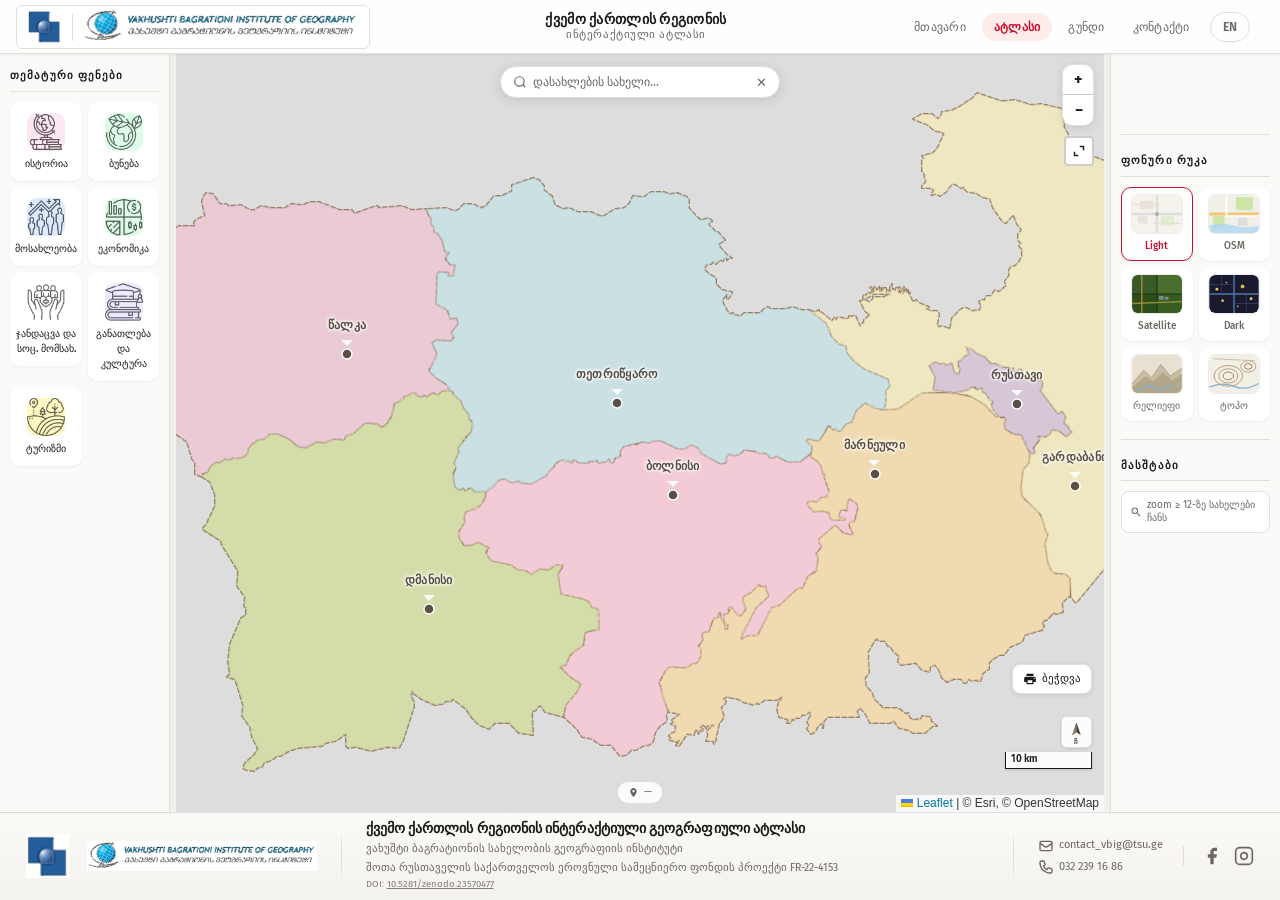
==== commit fbd57183: "English version, stage 1: language switch and interface - js/i18n.js: LANG from ?lang=en / ?lang=ka " ====
--- a/index.html
+++ b/index.html
@@ -33,7 +33,7 @@
   <link
     href="https://fonts.googleapis.com/css2?family=BPG+Nino+Mtavruli&family=Fira+Sans:wght@300;400;500;600&display=swap"
     rel="stylesheet">
-  <link rel="stylesheet" href="css/style.css?v=20261023f" />
+  <link rel="stylesheet" href="css/style.css?v=20261023g" />
   <style>
     .clickable {
       cursor: pointer;
@@ -1299,18 +1299,20 @@
   </div>
 
   <!-- ატლასის სკრიპტი: ფაილები ამ თანმიმდევრობით უნდა ჩაიტვირთოს (app.js — ბოლოს) -->
-  <script src="js/core.js?v=20261023b"></script>
-  <script src="js/population.js?v=20261023b"></script>
-  <script src="js/map-common.js?v=20261023b"></script>
-  <script src="js/nature-landscape-hazards.js?v=20261023b"></script>
-  <script src="js/nature-climate.js?v=20261023b"></script>
-  <script src="js/nature-vegetation-soils-geology.js?v=20261023b"></script>
-  <script src="js/history.js?v=20261023b"></script>
-  <script src="js/economy.js?v=20261023b"></script>
-  <script src="js/education.js?v=20261023b"></script>
-  <script src="js/tourism.js?v=20261023b"></script>
-  <script src="js/health.js?v=20261023b"></script>
-  <script src="js/app.js?v=20261023b"></script>
+  <script src="js/i18n-en.js?v=20261023g"></script>
+  <script src="js/i18n.js?v=20261023g"></script>
+  <script src="js/core.js?v=20261023g"></script>
+  <script src="js/population.js?v=20261023g"></script>
+  <script src="js/map-common.js?v=20261023g"></script>
+  <script src="js/nature-landscape-hazards.js?v=20261023g"></script>
+  <script src="js/nature-climate.js?v=20261023g"></script>
+  <script src="js/nature-vegetation-soils-geology.js?v=20261023g"></script>
+  <script src="js/history.js?v=20261023g"></script>
+  <script src="js/economy.js?v=20261023g"></script>
+  <script src="js/education.js?v=20261023g"></script>
+  <script src="js/tourism.js?v=20261023g"></script>
+  <script src="js/health.js?v=20261023g"></script>
+  <script src="js/app.js?v=20261023g"></script>
 
   <script>
     // მთავარ გვერდზე: საიტის თავიდან ჩატვირთვა რუკის ბმულის (#…) გარეშე
--- a/css/style.css
+++ b/css/style.css
@@ -1159,6 +1159,12 @@
 }
 
 /* ===== Site Navigation ===== */
+/* ენის გადამრთველი (EN / ქარ) — js/i18n.js */
+.nav-link.lang-switch {
+  border: 1px solid var(--border);
+  font-weight: 600;
+  margin-left: 4px;
+}
 .site-nav {
   display: flex;
   align-items: center;
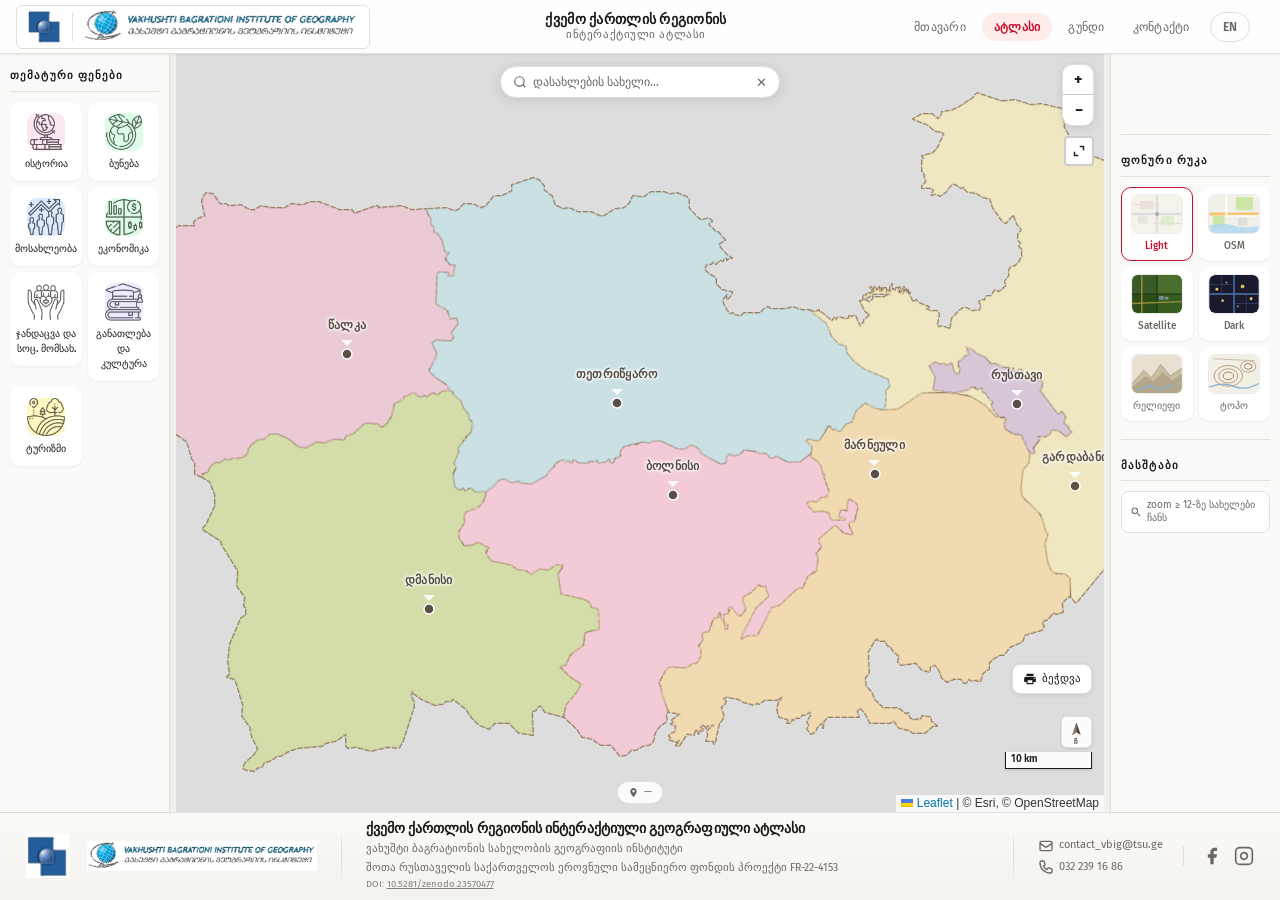
==== commit 08174e5a: "ინგლისური ვერსია, ეტაპი 2: ლეგენდები და „რუკის შესახებ“ ტექსტები - js/i18n-en.js: +437 ჩანაწერი — ყვ" ====
--- a/index.html
+++ b/index.html
@@ -33,7 +33,7 @@
   <link
     href="https://fonts.googleapis.com/css2?family=BPG+Nino+Mtavruli&family=Fira+Sans:wght@300;400;500;600&display=swap"
     rel="stylesheet">
-  <link rel="stylesheet" href="css/style.css?v=20261023g" />
+  <link rel="stylesheet" href="css/style.css?v=20261023h" />
   <style>
     .clickable {
       cursor: pointer;
@@ -1299,20 +1299,20 @@
   </div>
 
   <!-- ატლასის სკრიპტი: ფაილები ამ თანმიმდევრობით უნდა ჩაიტვირთოს (app.js — ბოლოს) -->
-  <script src="js/i18n-en.js?v=20261023g"></script>
-  <script src="js/i18n.js?v=20261023g"></script>
-  <script src="js/core.js?v=20261023g"></script>
-  <script src="js/population.js?v=20261023g"></script>
-  <script src="js/map-common.js?v=20261023g"></script>
-  <script src="js/nature-landscape-hazards.js?v=20261023g"></script>
-  <script src="js/nature-climate.js?v=20261023g"></script>
-  <script src="js/nature-vegetation-soils-geology.js?v=20261023g"></script>
-  <script src="js/history.js?v=20261023g"></script>
-  <script src="js/economy.js?v=20261023g"></script>
-  <script src="js/education.js?v=20261023g"></script>
-  <script src="js/tourism.js?v=20261023g"></script>
-  <script src="js/health.js?v=20261023g"></script>
-  <script src="js/app.js?v=20261023g"></script>
+  <script src="js/i18n-en.js?v=20261023h"></script>
+  <script src="js/i18n.js?v=20261023h"></script>
+  <script src="js/core.js?v=20261023h"></script>
+  <script src="js/population.js?v=20261023h"></script>
+  <script src="js/map-common.js?v=20261023h"></script>
+  <script src="js/nature-landscape-hazards.js?v=20261023h"></script>
+  <script src="js/nature-climate.js?v=20261023h"></script>
+  <script src="js/nature-vegetation-soils-geology.js?v=20261023h"></script>
+  <script src="js/history.js?v=20261023h"></script>
+  <script src="js/economy.js?v=20261023h"></script>
+  <script src="js/education.js?v=20261023h"></script>
+  <script src="js/tourism.js?v=20261023h"></script>
+  <script src="js/health.js?v=20261023h"></script>
+  <script src="js/app.js?v=20261023h"></script>
 
   <script>
     // მთავარ გვერდზე: საიტის თავიდან ჩატვირთვა რუკის ბმულის (#…) გარეშე
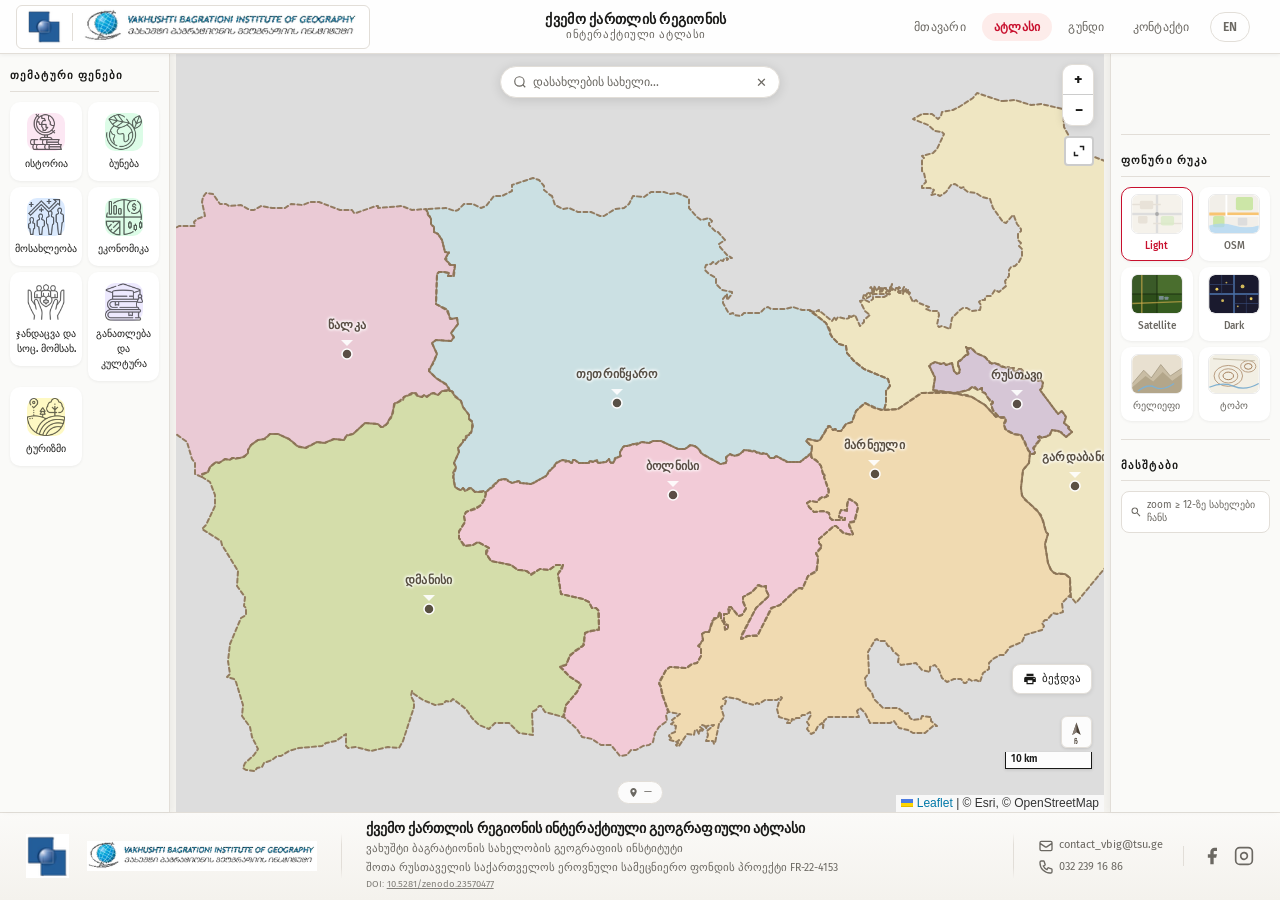
==== commit 977e7a1c: "ინგლისური ვერსია, ეტაპი 3: ბარათები, დიაგრამები, მონაცემები - js/i18n-data-en.js (ახალი): 1359 მნიშვ" ====
--- a/index.html
+++ b/index.html
@@ -33,7 +33,7 @@
   <link
     href="https://fonts.googleapis.com/css2?family=BPG+Nino+Mtavruli&family=Fira+Sans:wght@300;400;500;600&display=swap"
     rel="stylesheet">
-  <link rel="stylesheet" href="css/style.css?v=20261023h" />
+  <link rel="stylesheet" href="css/style.css?v=20261023i" />
   <style>
     .clickable {
       cursor: pointer;
@@ -180,7 +180,7 @@
           გეოგრაფიის ინსტიტუტი, თსუ. <a href="https://doi.org/10.5281/zenodo.23570477" target="_blank" rel="noopener">https://doi.org/10.5281/zenodo.23570477</a></p>
         <div class="atlas-modal-stats">
           <div class="modal-stat"><span class="modal-stat-num">7</span><span
-              class="modal-stat-label">მუნიციპალიტეტი</span></div>
+              class="modal-stat-label" data-en="municipalities">მუნიციპალიტეტი</span></div>
           <div class="modal-stat"><span class="modal-stat-num" id="statMaps">56</span><span class="modal-stat-label">თემატური
               რუკა</span></div>
           <div class="modal-stat"><span class="modal-stat-num" id="statLayers">72</span><span class="modal-stat-label">მონაცემთა
@@ -1299,20 +1299,21 @@
   </div>
 
   <!-- ატლასის სკრიპტი: ფაილები ამ თანმიმდევრობით უნდა ჩაიტვირთოს (app.js — ბოლოს) -->
-  <script src="js/i18n-en.js?v=20261023h"></script>
-  <script src="js/i18n.js?v=20261023h"></script>
-  <script src="js/core.js?v=20261023h"></script>
-  <script src="js/population.js?v=20261023h"></script>
-  <script src="js/map-common.js?v=20261023h"></script>
-  <script src="js/nature-landscape-hazards.js?v=20261023h"></script>
-  <script src="js/nature-climate.js?v=20261023h"></script>
-  <script src="js/nature-vegetation-soils-geology.js?v=20261023h"></script>
-  <script src="js/history.js?v=20261023h"></script>
-  <script src="js/economy.js?v=20261023h"></script>
-  <script src="js/education.js?v=20261023h"></script>
-  <script src="js/tourism.js?v=20261023h"></script>
-  <script src="js/health.js?v=20261023h"></script>
-  <script src="js/app.js?v=20261023h"></script>
+  <script src="js/i18n-en.js?v=20261023i"></script>
+  <script src="js/i18n-data-en.js?v=20261023i"></script>
+  <script src="js/i18n.js?v=20261023i"></script>
+  <script src="js/core.js?v=20261023i"></script>
+  <script src="js/population.js?v=20261023i"></script>
+  <script src="js/map-common.js?v=20261023i"></script>
+  <script src="js/nature-landscape-hazards.js?v=20261023i"></script>
+  <script src="js/nature-climate.js?v=20261023i"></script>
+  <script src="js/nature-vegetation-soils-geology.js?v=20261023i"></script>
+  <script src="js/history.js?v=20261023i"></script>
+  <script src="js/economy.js?v=20261023i"></script>
+  <script src="js/education.js?v=20261023i"></script>
+  <script src="js/tourism.js?v=20261023i"></script>
+  <script src="js/health.js?v=20261023i"></script>
+  <script src="js/app.js?v=20261023i"></script>
 
   <script>
     // მთავარ გვერდზე: საიტის თავიდან ჩატვირთვა რუკის ბმულის (#…) გარეშე
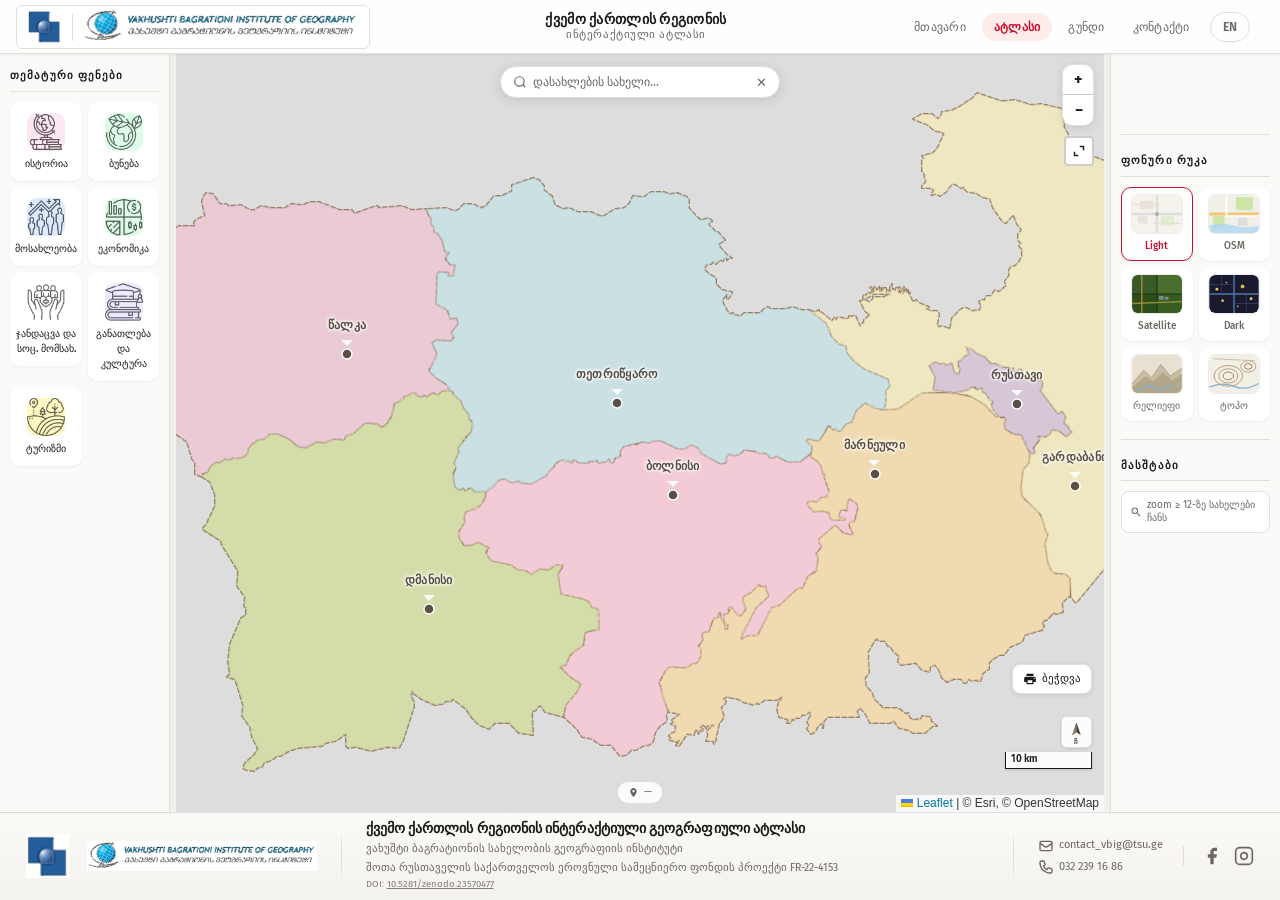
==== commit 18222227: "მონაცემების ქართული ტექსტის შესწორებები - „ბავთობი“ → „ნავთობი“ (წიაღისეული) - „ეკელსია“, „ეკელისა“," ====
--- a/index.html
+++ b/index.html
@@ -33,7 +33,7 @@
   <link
     href="https://fonts.googleapis.com/css2?family=BPG+Nino+Mtavruli&family=Fira+Sans:wght@300;400;500;600&display=swap"
     rel="stylesheet">
-  <link rel="stylesheet" href="css/style.css?v=20261023i" />
+  <link rel="stylesheet" href="css/style.css?v=20261023j" />
   <style>
     .clickable {
       cursor: pointer;
@@ -1299,21 +1299,21 @@
   </div>
 
   <!-- ატლასის სკრიპტი: ფაილები ამ თანმიმდევრობით უნდა ჩაიტვირთოს (app.js — ბოლოს) -->
-  <script src="js/i18n-en.js?v=20261023i"></script>
-  <script src="js/i18n-data-en.js?v=20261023i"></script>
-  <script src="js/i18n.js?v=20261023i"></script>
-  <script src="js/core.js?v=20261023i"></script>
-  <script src="js/population.js?v=20261023i"></script>
-  <script src="js/map-common.js?v=20261023i"></script>
-  <script src="js/nature-landscape-hazards.js?v=20261023i"></script>
-  <script src="js/nature-climate.js?v=20261023i"></script>
-  <script src="js/nature-vegetation-soils-geology.js?v=20261023i"></script>
-  <script src="js/history.js?v=20261023i"></script>
-  <script src="js/economy.js?v=20261023i"></script>
-  <script src="js/education.js?v=20261023i"></script>
-  <script src="js/tourism.js?v=20261023i"></script>
-  <script src="js/health.js?v=20261023i"></script>
-  <script src="js/app.js?v=20261023i"></script>
+  <script src="js/i18n-en.js?v=20261023j"></script>
+  <script src="js/i18n-data-en.js?v=20261023j"></script>
+  <script src="js/i18n.js?v=20261023j"></script>
+  <script src="js/core.js?v=20261023j"></script>
+  <script src="js/population.js?v=20261023j"></script>
+  <script src="js/map-common.js?v=20261023j"></script>
+  <script src="js/nature-landscape-hazards.js?v=20261023j"></script>
+  <script src="js/nature-climate.js?v=20261023j"></script>
+  <script src="js/nature-vegetation-soils-geology.js?v=20261023j"></script>
+  <script src="js/history.js?v=20261023j"></script>
+  <script src="js/economy.js?v=20261023j"></script>
+  <script src="js/education.js?v=20261023j"></script>
+  <script src="js/tourism.js?v=20261023j"></script>
+  <script src="js/health.js?v=20261023j"></script>
+  <script src="js/app.js?v=20261023j"></script>
 
   <script>
     // მთავარ გვერდზე: საიტის თავიდან ჩატვირთვა რუკის ბმულის (#…) გარეშე
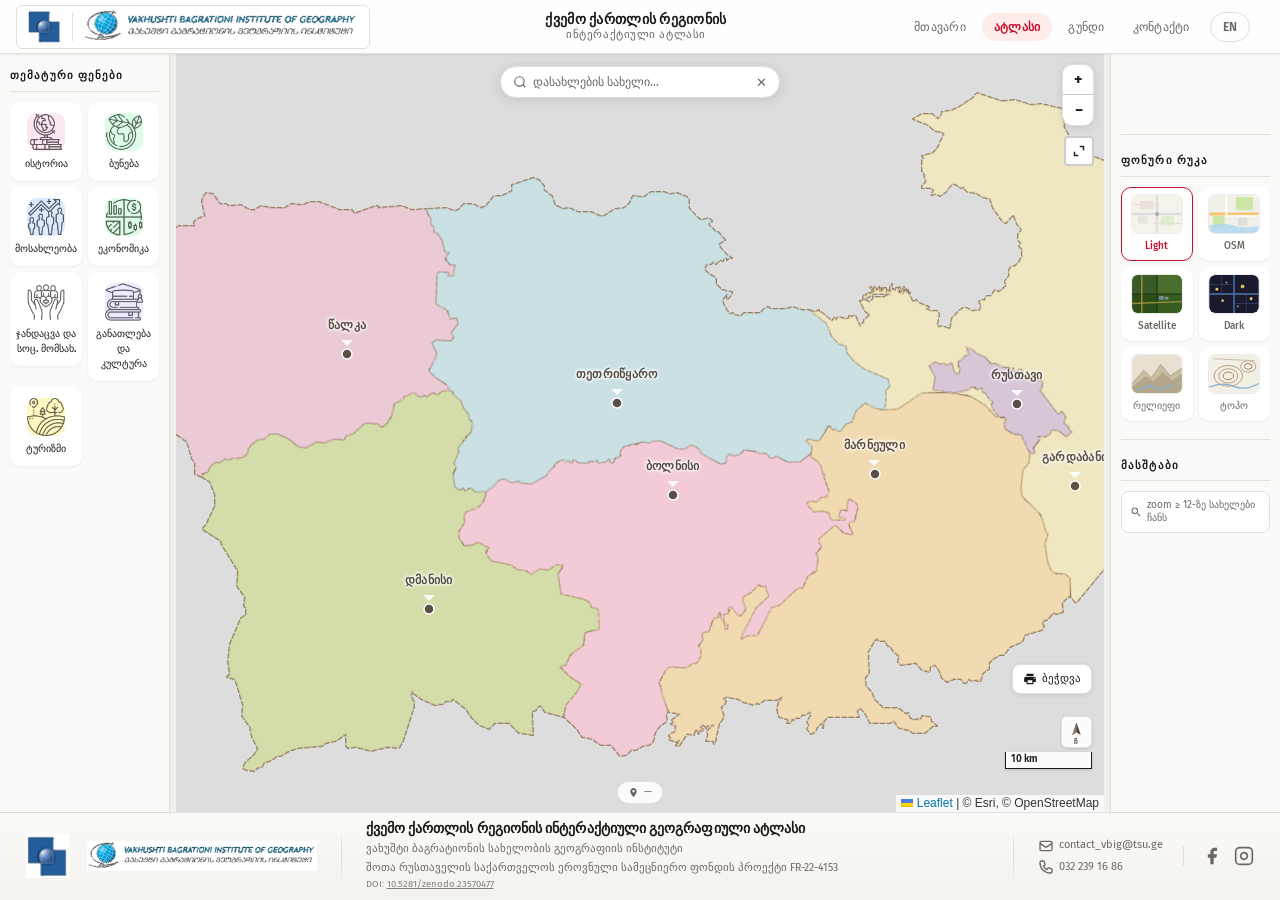
==== commit 8b0a5194: "Merge pull request #39 from romakumla/fix/georgian-data-typos მონაცემების ქართული ტექსტის შესწორებებ" ====
(no text change in the page or its own stylesheets)
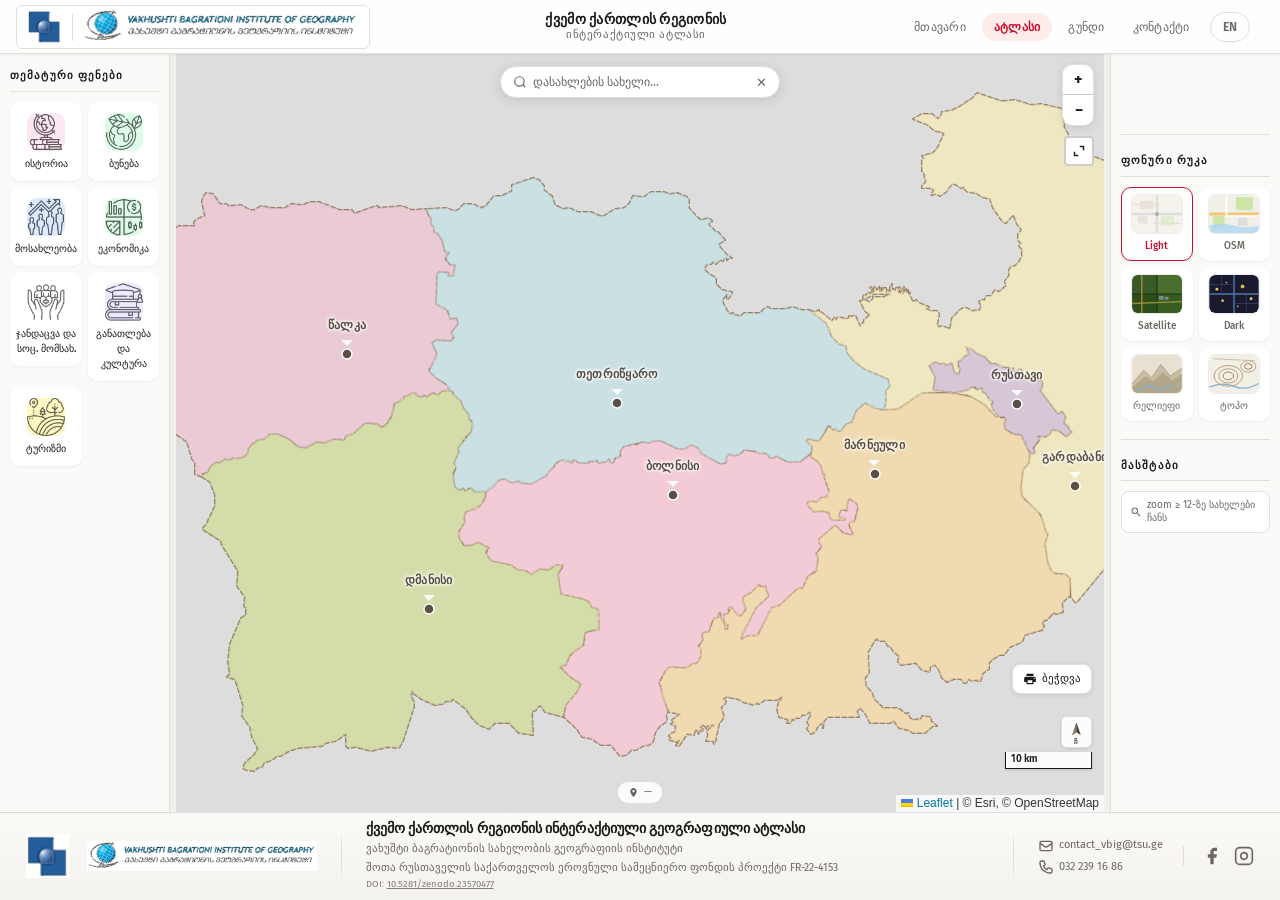
==== commit 4c622394: "Merge pull request #40 from romakumla/fix/full-texts-from-db გაწყვეტილი ქართული ტექსტები — სრულად, ბ" ====
--- a/index.html
+++ b/index.html
@@ -33,7 +33,7 @@
   <link
     href="https://fonts.googleapis.com/css2?family=BPG+Nino+Mtavruli&family=Fira+Sans:wght@300;400;500;600&display=swap"
     rel="stylesheet">
-  <link rel="stylesheet" href="css/style.css?v=20261023j" />
+  <link rel="stylesheet" href="css/style.css?v=20261023k" />
   <style>
     .clickable {
       cursor: pointer;
@@ -1299,21 +1299,21 @@
   </div>
 
   <!-- ატლასის სკრიპტი: ფაილები ამ თანმიმდევრობით უნდა ჩაიტვირთოს (app.js — ბოლოს) -->
-  <script src="js/i18n-en.js?v=20261023j"></script>
-  <script src="js/i18n-data-en.js?v=20261023j"></script>
-  <script src="js/i18n.js?v=20261023j"></script>
-  <script src="js/core.js?v=20261023j"></script>
-  <script src="js/population.js?v=20261023j"></script>
-  <script src="js/map-common.js?v=20261023j"></script>
-  <script src="js/nature-landscape-hazards.js?v=20261023j"></script>
-  <script src="js/nature-climate.js?v=20261023j"></script>
-  <script src="js/nature-vegetation-soils-geology.js?v=20261023j"></script>
-  <script src="js/history.js?v=20261023j"></script>
-  <script src="js/economy.js?v=20261023j"></script>
-  <script src="js/education.js?v=20261023j"></script>
-  <script src="js/tourism.js?v=20261023j"></script>
-  <script src="js/health.js?v=20261023j"></script>
-  <script src="js/app.js?v=20261023j"></script>
+  <script src="js/i18n-en.js?v=20261023k"></script>
+  <script src="js/i18n-data-en.js?v=20261023k"></script>
+  <script src="js/i18n.js?v=20261023k"></script>
+  <script src="js/core.js?v=20261023k"></script>
+  <script src="js/population.js?v=20261023k"></script>
+  <script src="js/map-common.js?v=20261023k"></script>
+  <script src="js/nature-landscape-hazards.js?v=20261023k"></script>
+  <script src="js/nature-climate.js?v=20261023k"></script>
+  <script src="js/nature-vegetation-soils-geology.js?v=20261023k"></script>
+  <script src="js/history.js?v=20261023k"></script>
+  <script src="js/economy.js?v=20261023k"></script>
+  <script src="js/education.js?v=20261023k"></script>
+  <script src="js/tourism.js?v=20261023k"></script>
+  <script src="js/health.js?v=20261023k"></script>
+  <script src="js/app.js?v=20261023k"></script>
 
   <script>
     // მთავარ გვერდზე: საიტის თავიდან ჩატვირთვა რუკის ბმულის (#…) გარეშე
